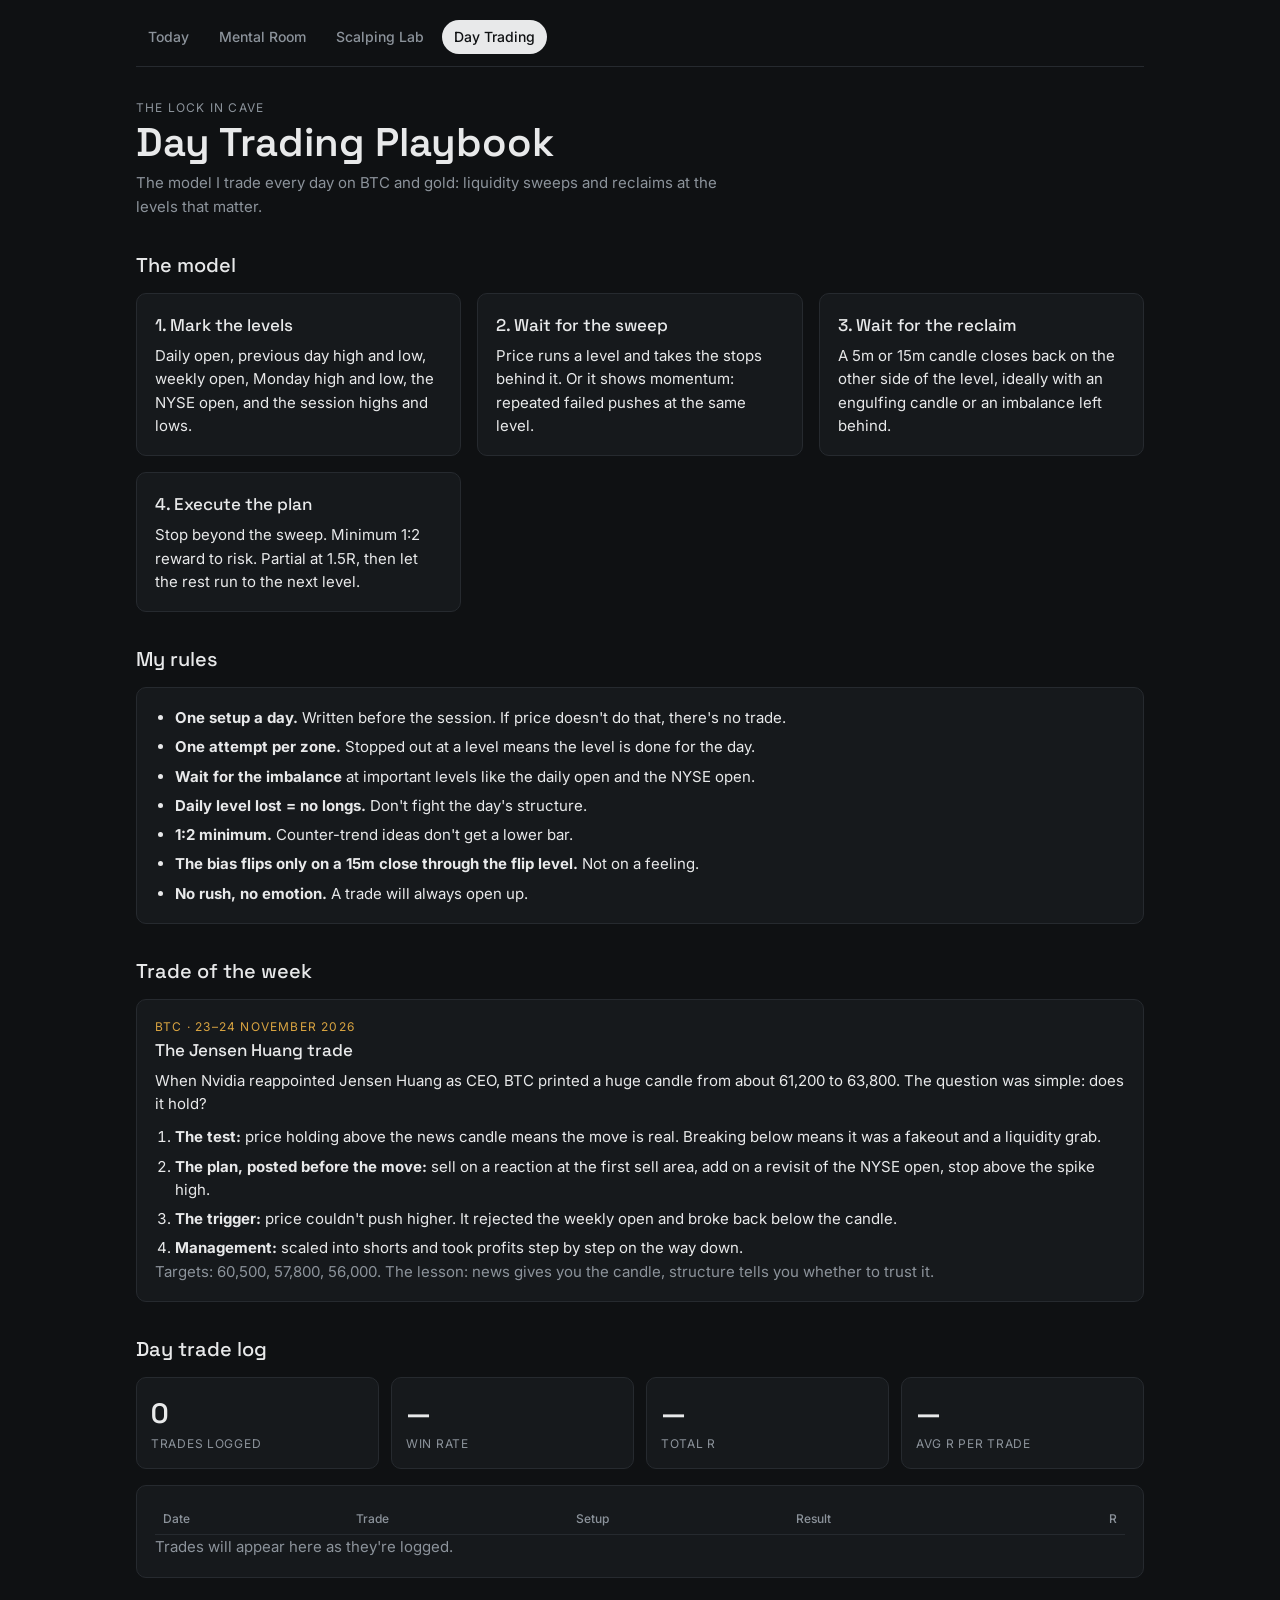
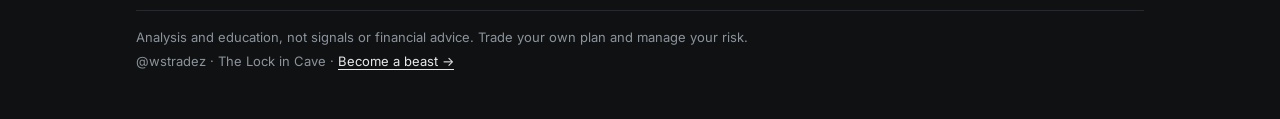
==== day-trading.html @ d653d4d0 "Add Mental Room, Scalping Lab, Day Trading pages and site menu Co-Authored-By: Claude Opus 5.5 <nore" ====
<!doctype html>
<html lang="en">
<head>
<meta charset="utf-8">
<meta name="viewport" content="width=device-width, initial-scale=1">
<title>Day Trading · The Lock in Cave</title>
<link rel="preconnect" href="https://fonts.googleapis.com">
<link href="https://fonts.googleapis.com/css2?family=Inter:wght@400;500;600&family=Space+Grotesk:wght@500;600&display=swap" rel="stylesheet">
<link rel="stylesheet" href="assets/site.css">
</head><body><div class="wrap">
<nav class="nav" aria-label="Sections"><a href="index.html">Today</a><a href="mental.html">Mental Room</a><a href="scalping.html">Scalping Lab</a><a href="day-trading.html" aria-current="page">Day Trading</a></nav>
  <header>
    <div class="kicker">The Lock in Cave</div>
    <h1>Day Trading Playbook</h1>
    <p class="sub">The model I trade every day on BTC and gold: liquidity sweeps and reclaims at the levels that matter.</p>
  </header>

  <section>
    <h2>The model</h2>
    <div class="grid">
      <div class="card">
        <h3>1. Mark the levels</h3>
        <p>Daily open, previous day high and low, weekly open, Monday high and low, the NYSE open, and the session highs and lows.</p>
      </div>
      <div class="card">
        <h3>2. Wait for the sweep</h3>
        <p>Price runs a level and takes the stops behind it. Or it shows momentum: repeated failed pushes at the same level.</p>
      </div>
      <div class="card">
        <h3>3. Wait for the reclaim</h3>
        <p>A 5m or 15m candle closes back on the other side of the level, ideally with an engulfing candle or an imbalance left behind.</p>
      </div>
      <div class="card">
        <h3>4. Execute the plan</h3>
        <p>Stop beyond the sweep. Minimum 1:2 reward to risk. Partial at 1.5R, then let the rest run to the next level.</p>
      </div>
    </div>
  </section>

  <section>
    <h2>My rules</h2>
    <div class="card">
      <ul class="list">
        <li><b>One setup a day.</b> Written before the session. If price doesn't do that, there's no trade.</li>
        <li><b>One attempt per zone.</b> Stopped out at a level means the level is done for the day.</li>
        <li><b>Wait for the imbalance</b> at important levels like the daily open and the NYSE open.</li>
        <li><b>Daily level lost = no longs.</b> Don't fight the day's structure.</li>
        <li><b>1:2 minimum.</b> Counter-trend ideas don't get a lower bar.</li>
        <li><b>The bias flips only on a 15m close through the flip level.</b> Not on a feeling.</li>
        <li><b>No rush, no emotion.</b> A trade will always open up.</li>
      </ul>
    </div>
  </section>

  <section>
    <h2>Trade of the week</h2>
    <div class="card">
      <div class="kicker" style="color:var(--warn)">BTC · 23–24 November 2026</div>
      <h3>The Jensen Huang trade</h3>
      <p>When Nvidia reappointed Jensen Huang as CEO, BTC printed a huge candle from about 61,200 to 63,800. The question was simple: does it hold?</p>
      <ol class="steps">
        <li><b>The test:</b> price holding above the news candle means the move is real. Breaking below means it was a fakeout and a liquidity grab.</li>
        <li><b>The plan, posted before the move:</b> sell on a reaction at the first sell area, add on a revisit of the NYSE open, stop above the spike high.</li>
        <li><b>The trigger:</b> price couldn't push higher. It rejected the weekly open and broke back below the candle.</li>
        <li><b>Management:</b> scaled into shorts and took profits step by step on the way down.</li>
      </ol>
      <p class="muted">Targets: 60,500, 57,800, 56,000. The lesson: news gives you the candle, structure tells you whether to trust it.</p>
    </div>
  </section>

  <section>
    <h2>Day trade log</h2>
    <div class="stats" id="stats" style="margin-bottom:16px"></div>
    <div class="card scroll">
      <table>
        <thead><tr><th>Date</th><th>Trade</th><th>Setup</th><th>Result</th><th class="num">R</th></tr></thead>
        <tbody id="log"></tbody>
      </table>
      <p class="muted" id="log-empty" hidden>Trades will appear here as they're logged.</p>
    </div>
  </section>

  <footer>
    <p>Analysis and education, not signals or financial advice. Trade your own plan and manage your risk.</p>
    <p>@wstradez · The Lock in Cave · <a href="https://t.me/beasttrader03" target="_blank" rel="noopener">Become a beast →</a></p>
  </footer>
</div><script src="assets/trades.js"></script><script>renderTrades("day");</script></body></html>
---- assets/site.css ----
:root{--bg:#0f1113;--panel:#16191c;--line:#262a2f;--fg:#e8e9ea;--muted:#8c939b;--up:#26a69a;--down:#ef5350;--warn:#d9a441;--display:"Space Grotesk",system-ui,sans-serif;--body:"Inter",system-ui,sans-serif}
*{box-sizing:border-box}
body{margin:0;background:var(--bg);color:var(--fg);font:15px/1.55 var(--body)}
.wrap{max-width:1040px;margin:0 auto;padding:20px max(16px,env(safe-area-inset-left)) 48px max(16px,env(safe-area-inset-right));display:grid;gap:32px}
.nav{display:flex;gap:6px;flex-wrap:wrap;border-bottom:1px solid var(--line);padding-bottom:12px}
.nav a{color:var(--muted);text-decoration:none;font-size:14px;font-weight:500;padding:6px 12px;border-radius:999px}
.nav a:hover{color:var(--fg)}
.nav a[aria-current="page"]{color:var(--bg);background:var(--fg)}
.kicker{font-size:12px;letter-spacing:.1em;text-transform:uppercase;color:var(--muted)}
h1{font-family:var(--display);font-weight:600;font-size:clamp(28px,5vw,40px);margin:4px 0 0;line-height:1.1}
h2{font-family:var(--display);font-weight:500;font-size:20px;margin:0 0 12px}
h3{font-family:var(--display);font-weight:500;font-size:17px;margin:0 0 6px}
.sub{color:var(--muted);margin:6px 0 0;max-width:65ch}
.note{color:var(--muted);font-size:13px;margin:-6px 0 12px;max-width:65ch}
.grid{display:grid;gap:16px;grid-template-columns:repeat(auto-fit,minmax(280px,1fr))}
.card{background:var(--panel);border:1px solid var(--line);border-radius:10px;padding:18px;min-width:0}
.card p{margin:0 0 10px}.card p:last-child{margin-bottom:0}
.muted{color:var(--muted)}
a{color:var(--fg);text-underline-offset:3px}
.tg{display:inline-block;margin-top:14px;padding:10px 20px;border-radius:999px;background:#229ED9;color:#fff;text-decoration:none;font-weight:600;font-size:14px}
table{width:100%;border-collapse:collapse;font-variant-numeric:tabular-nums}
th{text-align:left;font-size:12px;font-weight:500;color:var(--muted);padding:6px 8px;border-bottom:1px solid var(--line);white-space:nowrap}
td{padding:10px 8px;border-bottom:1px solid var(--line);vertical-align:top}
tr:last-child td{border-bottom:0}
.num{text-align:right;white-space:nowrap}
.scroll{overflow-x:auto}
.up{color:var(--up)}.down{color:var(--down)}.warn{color:var(--warn)}
ol.steps,ul.list{margin:0;padding-left:20px;display:grid;gap:6px}
.stats{display:grid;gap:12px;grid-template-columns:repeat(auto-fit,minmax(140px,1fr))}
.stat{background:var(--panel);border:1px solid var(--line);border-radius:10px;padding:14px}
.stat .v{font-family:var(--display);font-size:28px;font-weight:600;font-variant-numeric:tabular-nums}
.stat .l{font-size:12px;color:var(--muted);text-transform:uppercase;letter-spacing:.06em}
button{font:inherit;cursor:pointer}
.btn{background:var(--fg);color:var(--bg);border:0;border-radius:999px;padding:10px 18px;font-weight:600}
.btn.ghost{background:transparent;color:var(--fg);border:1px solid var(--line)}
.btn:focus-visible,.nav a:focus-visible{outline:2px solid var(--warn);outline-offset:2px}
footer{border-top:1px solid var(--line);padding-top:16px;color:var(--muted);font-size:13px;display:grid;gap:4px}
footer p{margin:0}
[hidden]{display:none!important}
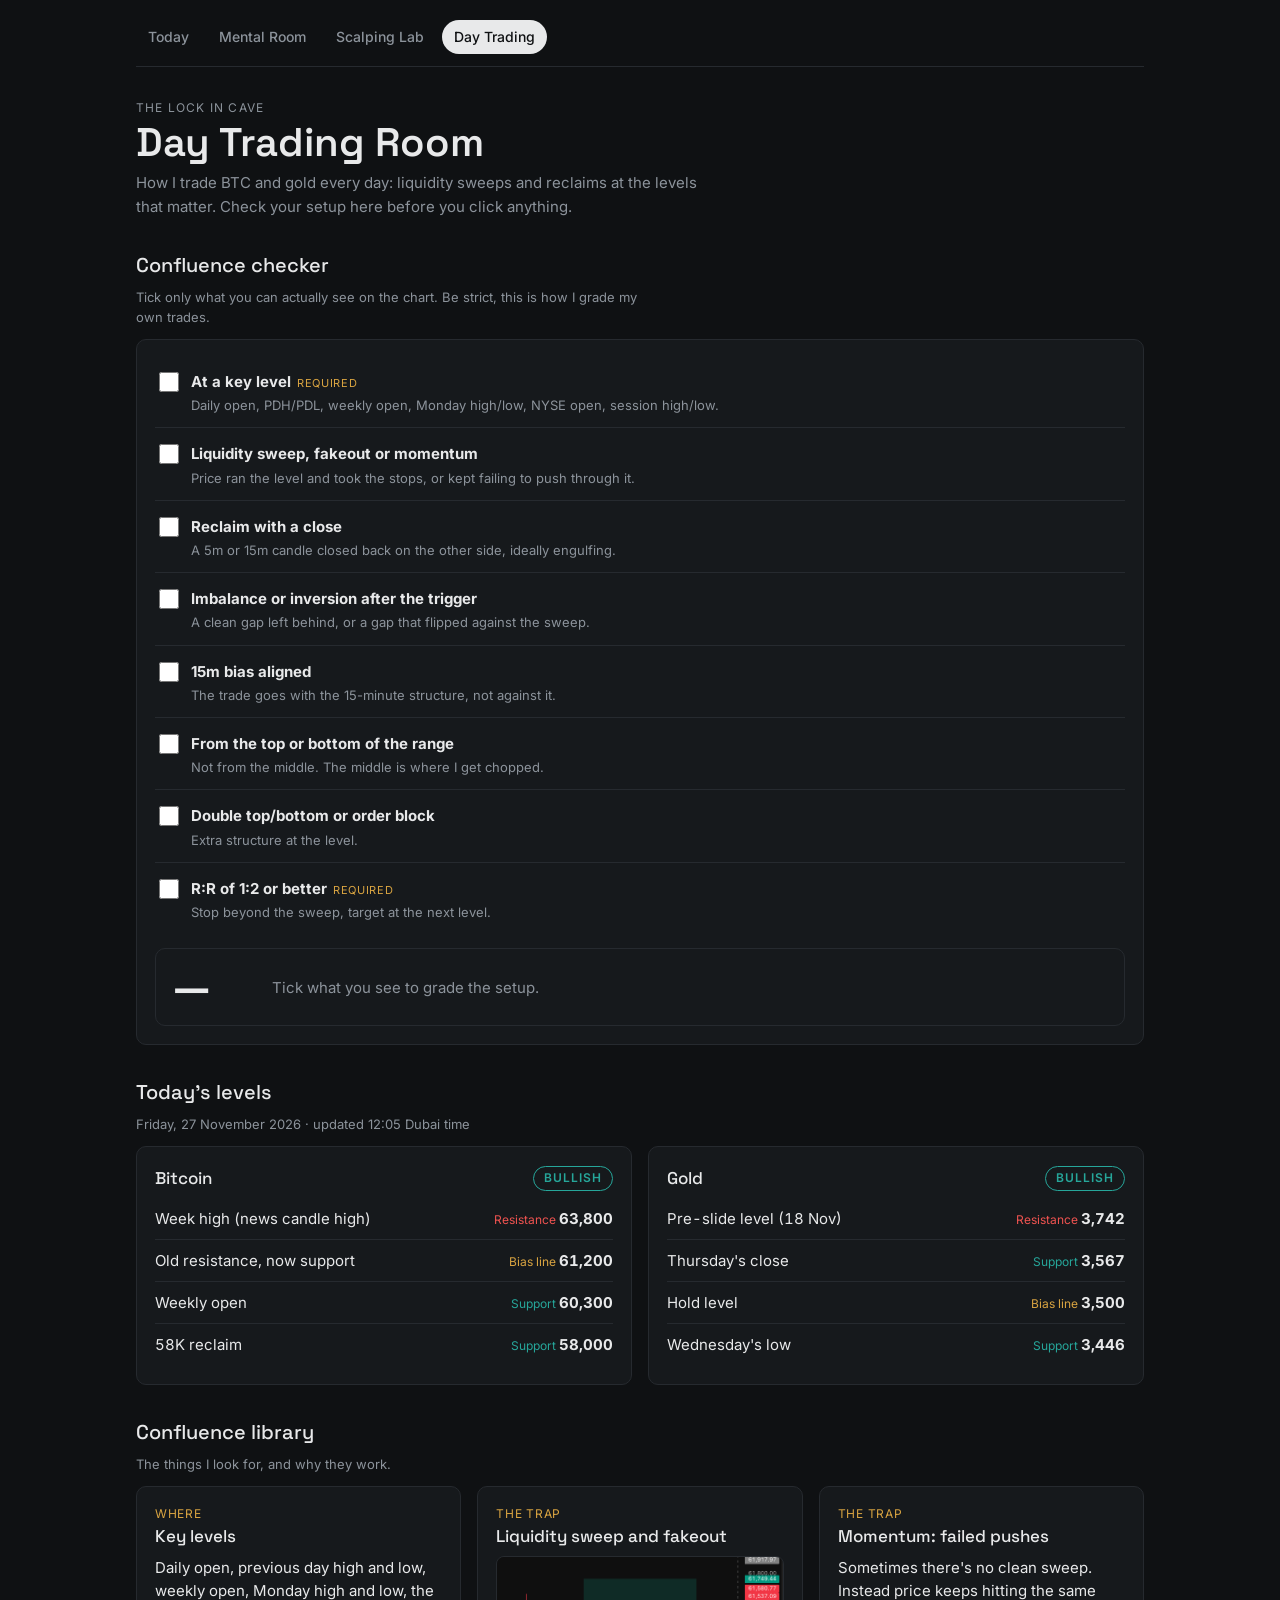
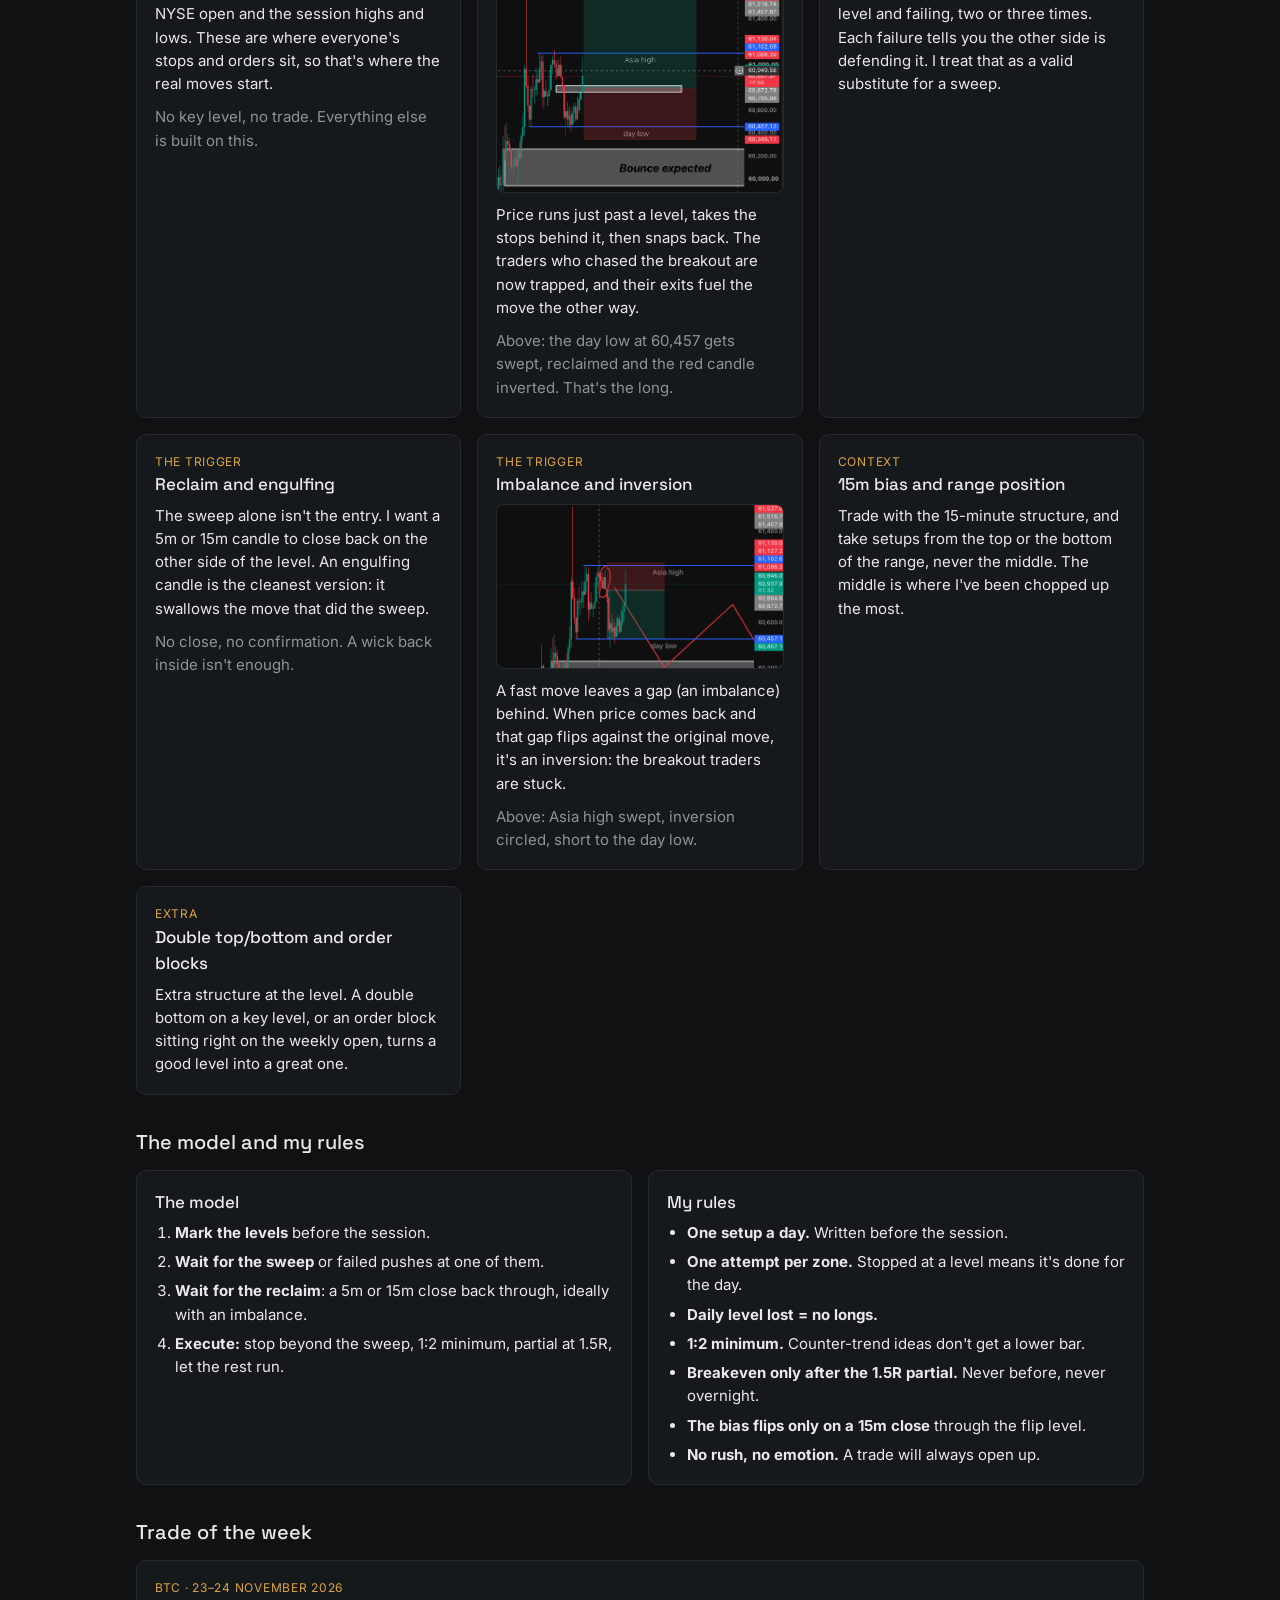
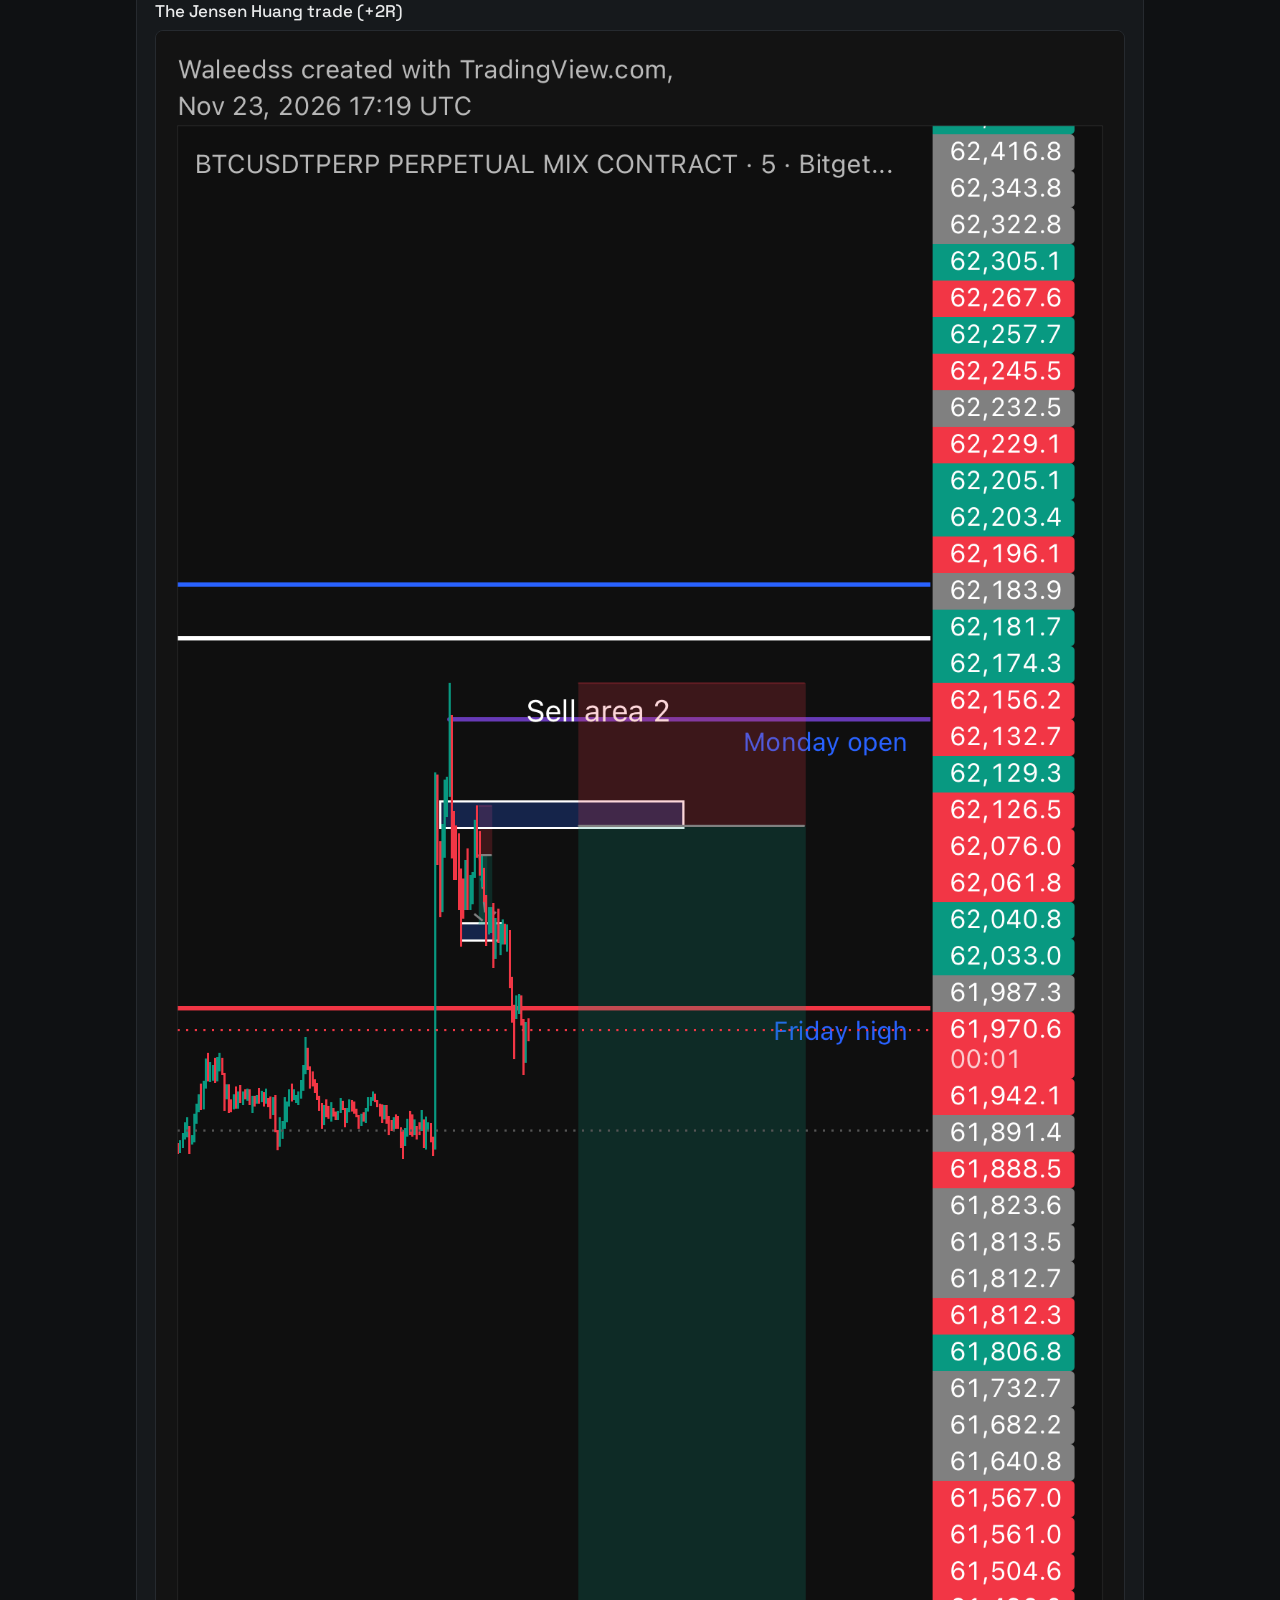
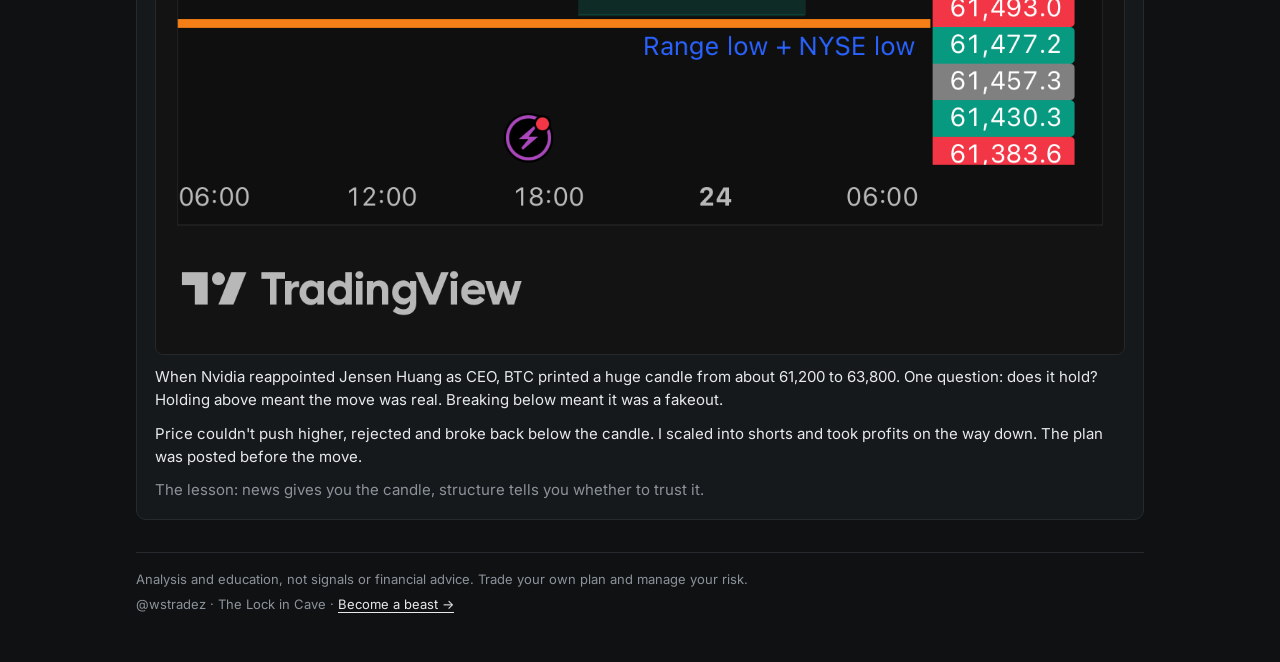
==== commit e1443949: "Day Trading Room: confluence checker, library, today's levels, rules; shared daily data Co-Authored-" ====
--- a/day-trading.html
+++ b/day-trading.html
@@ -7,76 +7,141 @@
 <link rel="preconnect" href="https://fonts.googleapis.com">
 <link href="https://fonts.googleapis.com/css2?family=Inter:wght@400;500;600&family=Space+Grotesk:wght@500;600&display=swap" rel="stylesheet">
 <link rel="stylesheet" href="assets/site.css">
-</head><body><div class="wrap">
-<nav class="nav" aria-label="Sections"><a href="index.html">Today</a><a href="mental.html">Mental Room</a><a href="scalping.html">Scalping Lab</a><a href="day-trading.html" aria-current="page">Day Trading</a></nav>
+<style>
+  .check{display:grid;gap:2px}
+  .check label{display:flex;gap:12px;align-items:flex-start;padding:12px 4px;border-bottom:1px solid var(--line);cursor:pointer}
+  .check label:last-child{border-bottom:0}
+  .check input{width:20px;height:20px;margin:2px 0 0;accent-color:var(--up);flex:none}
+  .check small{display:block;color:var(--muted);font-size:13px;margin-top:2px}
+  .req{font-size:11px;letter-spacing:.06em;text-transform:uppercase;color:var(--warn);margin-left:6px}
+  .grade{display:flex;align-items:center;gap:16px;flex-wrap:wrap;margin-top:14px;padding:16px;border:1px solid var(--line);border-radius:10px}
+  .grade .g{font-family:var(--display);font-size:44px;font-weight:600;line-height:1;min-width:84px}
+  .g-ap{color:var(--up)} .g-a{color:var(--up)} .g-b{color:var(--warn)} .g-skip{color:var(--down)}
+  .lib img{width:100%;border-radius:8px;border:1px solid var(--line);margin:4px 0 10px;display:block}
+  .lib .tag{font-size:12px;letter-spacing:.06em;text-transform:uppercase;color:var(--warn)}
+  .lv-row{display:flex;justify-content:space-between;gap:12px;padding:9px 0;border-bottom:1px solid var(--line);font-variant-numeric:tabular-nums}
+  .lv-row:last-child{border-bottom:0}
+  .r-res{color:var(--down)} .r-sup{color:var(--up)} .r-bias{color:var(--warn)} .r-tgt{color:var(--muted)}
+  .pill{font-size:12px;font-weight:600;letter-spacing:.08em;text-transform:uppercase;padding:2px 10px;border-radius:999px;border:1px solid currentColor}
+</style>
+</head>
+<body>
+<div class="wrap">
+  <nav class="nav" aria-label="Sections"><a href="index.html">Today</a><a href="mental.html">Mental Room</a><a href="scalping.html">Scalping Lab</a><a href="day-trading.html" aria-current="page">Day Trading</a></nav>
   <header>
     <div class="kicker">The Lock in Cave</div>
-    <h1>Day Trading Playbook</h1>
-    <p class="sub">The model I trade every day on BTC and gold: liquidity sweeps and reclaims at the levels that matter.</p>
+    <h1>Day Trading Room</h1>
+    <p class="sub">How I trade BTC and gold every day: liquidity sweeps and reclaims at the levels that matter. Check your setup here before you click anything.</p>
   </header>
 
-  <section>
-    <h2>The model</h2>
+  <section id="checker">
+    <h2>Confluence checker</h2>
+    <p class="note">Tick only what you can actually see on the chart. Be strict, this is how I grade my own trades.</p>
+    <div class="card">
+      <div class="check" id="check">
+        <label><input type="checkbox" data-k="level" data-req="1"><span><b>At a key level</b><span class="req">Required</span><small>Daily open, PDH/PDL, weekly open, Monday high/low, NYSE open, session high/low.</small></span></label>
+        <label><input type="checkbox" data-k="sweep"><span><b>Liquidity sweep, fakeout or momentum</b><small>Price ran the level and took the stops, or kept failing to push through it.</small></span></label>
+        <label><input type="checkbox" data-k="reclaim"><span><b>Reclaim with a close</b><small>A 5m or 15m candle closed back on the other side, ideally engulfing.</small></span></label>
+        <label><input type="checkbox" data-k="imb"><span><b>Imbalance or inversion after the trigger</b><small>A clean gap left behind, or a gap that flipped against the sweep.</small></span></label>
+        <label><input type="checkbox" data-k="bias"><span><b>15m bias aligned</b><small>The trade goes with the 15-minute structure, not against it.</small></span></label>
+        <label><input type="checkbox" data-k="edge"><span><b>From the top or bottom of the range</b><small>Not from the middle. The middle is where I get chopped.</small></span></label>
+        <label><input type="checkbox" data-k="pattern"><span><b>Double top/bottom or order block</b><small>Extra structure at the level.</small></span></label>
+        <label><input type="checkbox" data-k="rr" data-req="1"><span><b>R:R of 1:2 or better</b><span class="req">Required</span><small>Stop beyond the sweep, target at the next level.</small></span></label>
+      </div>
+      <div class="grade"><div class="g" id="grade">—</div><div id="grade-msg" class="muted">Tick what you see to grade the setup.</div></div>
+    </div>
+  </section>
+
+  <section id="levels">
+    <h2>Today's levels</h2>
+    <p class="note" id="lv-date"></p>
+    <div class="grid" id="lv"></div>
+  </section>
+
+  <section id="library">
+    <h2>Confluence library</h2>
+    <p class="note">The things I look for, and why they work.</p>
+    <div class="grid lib">
+      <article class="card">
+        <div class="tag">Where</div>
+        <h3>Key levels</h3>
+        <p>Daily open, previous day high and low, weekly open, Monday high and low, the NYSE open and the session highs and lows. These are where everyone's stops and orders sit, so that's where the real moves start.</p>
+        <p class="muted">No key level, no trade. Everything else is built on this.</p>
+      </article>
+      <article class="card">
+        <div class="tag">The trap</div>
+        <h3>Liquidity sweep and fakeout</h3>
+        <img src="assets/library/day-low-sweep-inversion.png" alt="BTC 5-minute chart: price sweeps the day low at 60,457, reclaims it and inverts the red candle above, with a long position drawn to the resistance area" loading="lazy">
+        <p>Price runs just past a level, takes the stops behind it, then snaps back. The traders who chased the breakout are now trapped, and their exits fuel the move the other way.</p>
+        <p class="muted">Above: the day low at 60,457 gets swept, reclaimed and the red candle inverted. That's the long.</p>
+      </article>
+      <article class="card">
+        <div class="tag">The trap</div>
+        <h3>Momentum: failed pushes</h3>
+        <p>Sometimes there's no clean sweep. Instead price keeps hitting the same level and failing, two or three times. Each failure tells you the other side is defending it. I treat that as a valid substitute for a sweep.</p>
+      </article>
+      <article class="card">
+        <div class="tag">The trigger</div>
+        <h3>Reclaim and engulfing</h3>
+        <p>The sweep alone isn't the entry. I want a 5m or 15m candle to close back on the other side of the level. An engulfing candle is the cleanest version: it swallows the move that did the sweep.</p>
+        <p class="muted">No close, no confirmation. A wick back inside isn't enough.</p>
+      </article>
+      <article class="card">
+        <div class="tag">The trigger</div>
+        <h3>Imbalance and inversion</h3>
+        <img src="assets/trades/2026-11-26-btc-short-asia-sweep.png" alt="BTC 1-minute chart: price sweeps the Asia high at 61,102, the inversion candles are circled, and a short runs to the day low" loading="lazy">
+        <p>A fast move leaves a gap (an imbalance) behind. When price comes back and that gap flips against the original move, it's an inversion: the breakout traders are stuck.</p>
+        <p class="muted">Above: Asia high swept, inversion circled, short to the day low.</p>
+      </article>
+      <article class="card">
+        <div class="tag">Context</div>
+        <h3>15m bias and range position</h3>
+        <p>Trade with the 15-minute structure, and take setups from the top or the bottom of the range, never the middle. The middle is where I've been chopped up the most.</p>
+      </article>
+      <article class="card">
+        <div class="tag">Extra</div>
+        <h3>Double top/bottom and order blocks</h3>
+        <p>Extra structure at the level. A double bottom on a key level, or an order block sitting right on the weekly open, turns a good level into a great one.</p>
+      </article>
+    </div>
+  </section>
+
+  <section id="model">
+    <h2>The model and my rules</h2>
     <div class="grid">
       <div class="card">
-        <h3>1. Mark the levels</h3>
-        <p>Daily open, previous day high and low, weekly open, Monday high and low, the NYSE open, and the session highs and lows.</p>
+        <h3>The model</h3>
+        <ol class="steps">
+          <li><b>Mark the levels</b> before the session.</li>
+          <li><b>Wait for the sweep</b> or failed pushes at one of them.</li>
+          <li><b>Wait for the reclaim</b>: a 5m or 15m close back through, ideally with an imbalance.</li>
+          <li><b>Execute:</b> stop beyond the sweep, 1:2 minimum, partial at 1.5R, let the rest run.</li>
+        </ol>
       </div>
       <div class="card">
-        <h3>2. Wait for the sweep</h3>
-        <p>Price runs a level and takes the stops behind it. Or it shows momentum: repeated failed pushes at the same level.</p>
-      </div>
-      <div class="card">
-        <h3>3. Wait for the reclaim</h3>
-        <p>A 5m or 15m candle closes back on the other side of the level, ideally with an engulfing candle or an imbalance left behind.</p>
-      </div>
-      <div class="card">
-        <h3>4. Execute the plan</h3>
-        <p>Stop beyond the sweep. Minimum 1:2 reward to risk. Partial at 1.5R, then let the rest run to the next level.</p>
+        <h3>My rules</h3>
+        <ul class="list">
+          <li><b>One setup a day.</b> Written before the session.</li>
+          <li><b>One attempt per zone.</b> Stopped at a level means it's done for the day.</li>
+          <li><b>Daily level lost = no longs.</b></li>
+          <li><b>1:2 minimum.</b> Counter-trend ideas don't get a lower bar.</li>
+          <li><b>Breakeven only after the 1.5R partial.</b> Never before, never overnight.</li>
+          <li><b>The bias flips only on a 15m close</b> through the flip level.</li>
+          <li><b>No rush, no emotion.</b> A trade will always open up.</li>
+        </ul>
       </div>
     </div>
   </section>
 
-  <section>
-    <h2>My rules</h2>
-    <div class="card">
-      <ul class="list">
-        <li><b>One setup a day.</b> Written before the session. If price doesn't do that, there's no trade.</li>
-        <li><b>One attempt per zone.</b> Stopped out at a level means the level is done for the day.</li>
-        <li><b>Wait for the imbalance</b> at important levels like the daily open and the NYSE open.</li>
-        <li><b>Daily level lost = no longs.</b> Don't fight the day's structure.</li>
-        <li><b>1:2 minimum.</b> Counter-trend ideas don't get a lower bar.</li>
-        <li><b>The bias flips only on a 15m close through the flip level.</b> Not on a feeling.</li>
-        <li><b>No rush, no emotion.</b> A trade will always open up.</li>
-      </ul>
-    </div>
-  </section>
-
-  <section>
+  <section id="trade-of-the-week">
     <h2>Trade of the week</h2>
-    <div class="card">
-      <div class="kicker" style="color:var(--warn)">BTC · 23–24 November 2026</div>
-      <h3>The Jensen Huang trade</h3>
-      <p>When Nvidia reappointed Jensen Huang as CEO, BTC printed a huge candle from about 61,200 to 63,800. The question was simple: does it hold?</p>
-      <ol class="steps">
-        <li><b>The test:</b> price holding above the news candle means the move is real. Breaking below means it was a fakeout and a liquidity grab.</li>
-        <li><b>The plan, posted before the move:</b> sell on a reaction at the first sell area, add on a revisit of the NYSE open, stop above the spike high.</li>
-        <li><b>The trigger:</b> price couldn't push higher. It rejected the weekly open and broke back below the candle.</li>
-        <li><b>Management:</b> scaled into shorts and took profits step by step on the way down.</li>
-      </ol>
-      <p class="muted">Targets: 60,500, 57,800, 56,000. The lesson: news gives you the candle, structure tells you whether to trust it.</p>
-    </div>
-  </section>
-
-  <section>
-    <h2>Day trade log</h2>
-    <div class="stats" id="stats" style="margin-bottom:16px"></div>
-    <div class="card scroll">
-      <table>
-        <thead><tr><th>Date</th><th>Trade</th><th>Setup</th><th>Result</th><th class="num">R</th></tr></thead>
-        <tbody id="log"></tbody>
-      </table>
-      <p class="muted" id="log-empty" hidden>Trades will appear here as they're logged.</p>
+    <div class="card lib">
+      <div class="tag">BTC · 23–24 November 2026</div>
+      <h3>The Jensen Huang trade (+2R)</h3>
+      <img src="assets/library/jensen-trade.png" alt="BTC 5-minute chart with the Jensen Huang news candle, Monday open and Friday high marked, and the short drawn from sell area 2 down to the range low" loading="lazy">
+      <p>When Nvidia reappointed Jensen Huang as CEO, BTC printed a huge candle from about 61,200 to 63,800. One question: does it hold? Holding above meant the move was real. Breaking below meant it was a fakeout.</p>
+      <p>Price couldn't push higher, rejected and broke back below the candle. I scaled into shorts and took profits on the way down. The plan was posted before the move.</p>
+      <p class="muted">The lesson: news gives you the candle, structure tells you whether to trust it.</p>
     </div>
   </section>
 
@@ -84,4 +149,51 @@
     <p>Analysis and education, not signals or financial advice. Trade your own plan and manage your risk.</p>
     <p>@wstradez · The Lock in Cave · <a href="https://t.me/beasttrader03" target="_blank" rel="noopener">Become a beast →</a></p>
   </footer>
-</div><script src="assets/trades.js"></script><script>renderTrades("day");</script></body></html>
+</div>
+<script src="data/daily.js"></script>
+<script>
+(function(){
+  // Confluence checker
+  const boxes = [...document.querySelectorAll('#check input')], g = document.getElementById('grade'), m = document.getElementById('grade-msg');
+  const grade = () => {
+    const on = k => boxes.find(b => b.dataset.k === k).checked;
+    const extras = boxes.filter(b => !b.dataset.req && b.checked).length;
+    if (!boxes.some(b => b.checked)) { g.textContent = '—'; g.className = 'g'; m.textContent = 'Tick what you see to grade the setup.'; return; }
+    if (!on('level')) { g.textContent = 'SKIP'; g.className = 'g g-skip'; m.textContent = "No key level, no trade. Wait for price to come to one."; return; }
+    if (!on('rr')) { g.textContent = 'SKIP'; g.className = 'g g-skip'; m.textContent = "Under 1:2. Find a better entry or let it go."; return; }
+    if (extras >= 5) { g.textContent = 'A+'; g.className = 'g g-ap'; m.textContent = "This is the one. Full plan, stop set, and hands off."; }
+    else if (extras === 4) { g.textContent = 'A'; g.className = 'g g-a'; m.textContent = "Solid setup. Stick to the plan."; }
+    else if (extras === 3) { g.textContent = 'B'; g.className = 'g g-b'; m.textContent = "Tradeable, but not great. Half size, or wait for one more confirmation."; }
+    else { g.textContent = 'SKIP'; g.className = 'g g-skip'; m.textContent = "Not enough confluence. That's the trade I take when I'm rushing."; }
+  };
+  boxes.forEach(b => b.addEventListener('change', grade));
+
+  // Today's levels from the daily update
+  const D = window.DAILY || {}, lv = document.getElementById('lv');
+  document.getElementById('lv-date').textContent = D.date ? D.date + (D.updated ? ' · updated ' + D.updated : '') : '';
+  const fmt = n => Number(n).toLocaleString('en-US');
+  const roleCls = r => /^res/i.test(r) ? 'r-res' : /^sup/i.test(r) ? 'r-sup' : /^bias/i.test(r) ? 'r-bias' : 'r-tgt';
+  const biasCls = b => /^bull/i.test(b) ? 'up' : /^bear/i.test(b) ? 'down' : 'muted';
+  Object.entries(D.levels || {}).forEach(([asset, rows]) => {
+    const c = document.createElement('div'); c.className = 'card';
+    const top = document.createElement('div'); top.style.cssText = 'display:flex;justify-content:space-between;align-items:center;gap:8px;margin-bottom:6px';
+    const h = document.createElement('h3'); h.textContent = asset; h.style.margin = '0';
+    top.append(h);
+    const f = (D.focus || []).find(x => x.asset === asset);
+    if (f) { const p = document.createElement('span'); p.className = 'pill ' + biasCls(f.bias); p.textContent = f.bias; top.append(p); }
+    c.append(top);
+    rows.slice().sort((a, b) => b.price - a.price).forEach(r => {
+      const row = document.createElement('div'); row.className = 'lv-row';
+      const l = document.createElement('span'); l.textContent = r.level;
+      const right = document.createElement('span');
+      const role = document.createElement('span'); role.className = roleCls(r.role); role.style.fontSize = '12px'; role.textContent = r.role + '  ';
+      const pr = document.createElement('b'); pr.textContent = fmt(r.price);
+      right.append(role, pr); row.append(l, right); c.append(row);
+    });
+    lv.append(c);
+  });
+  if (!lv.children.length) { const p = document.createElement('p'); p.className = 'muted'; p.textContent = "Today's levels are coming shortly."; lv.append(p); }
+})();
+</script>
+</body>
+</html>
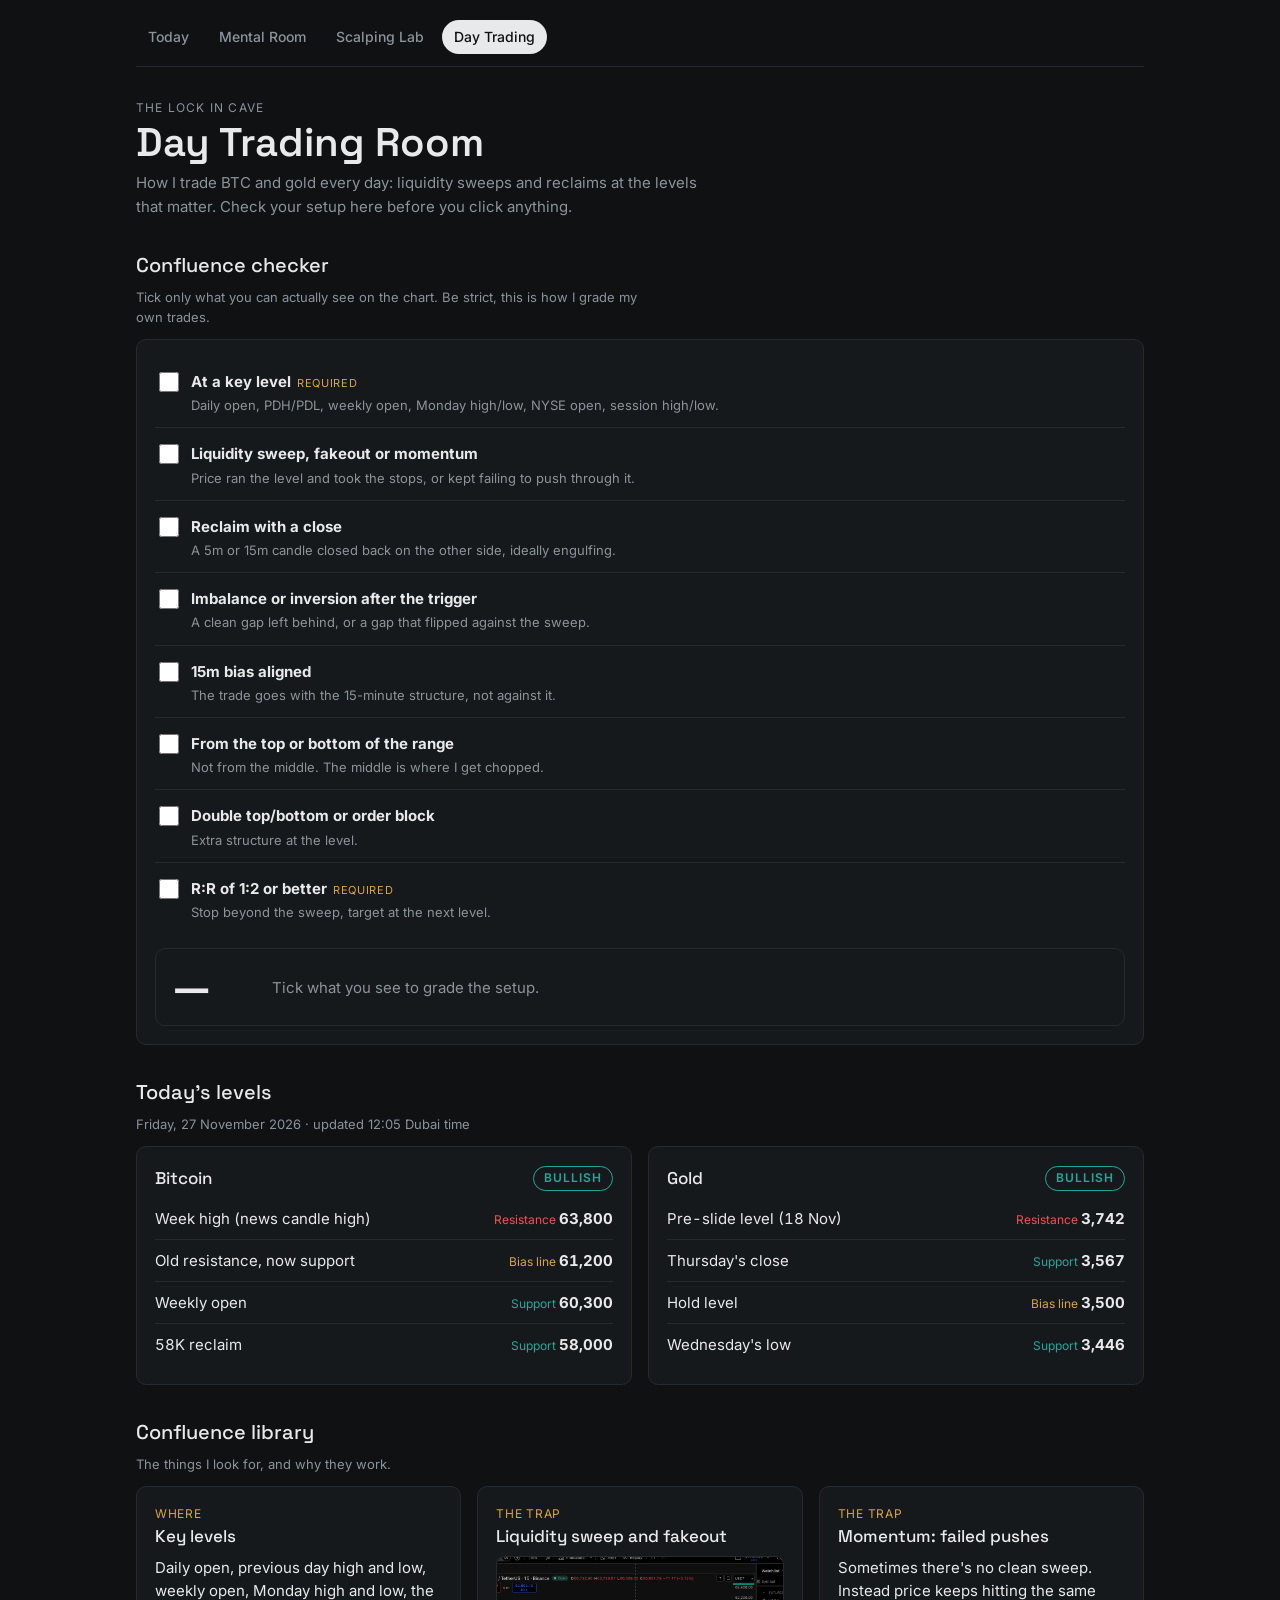
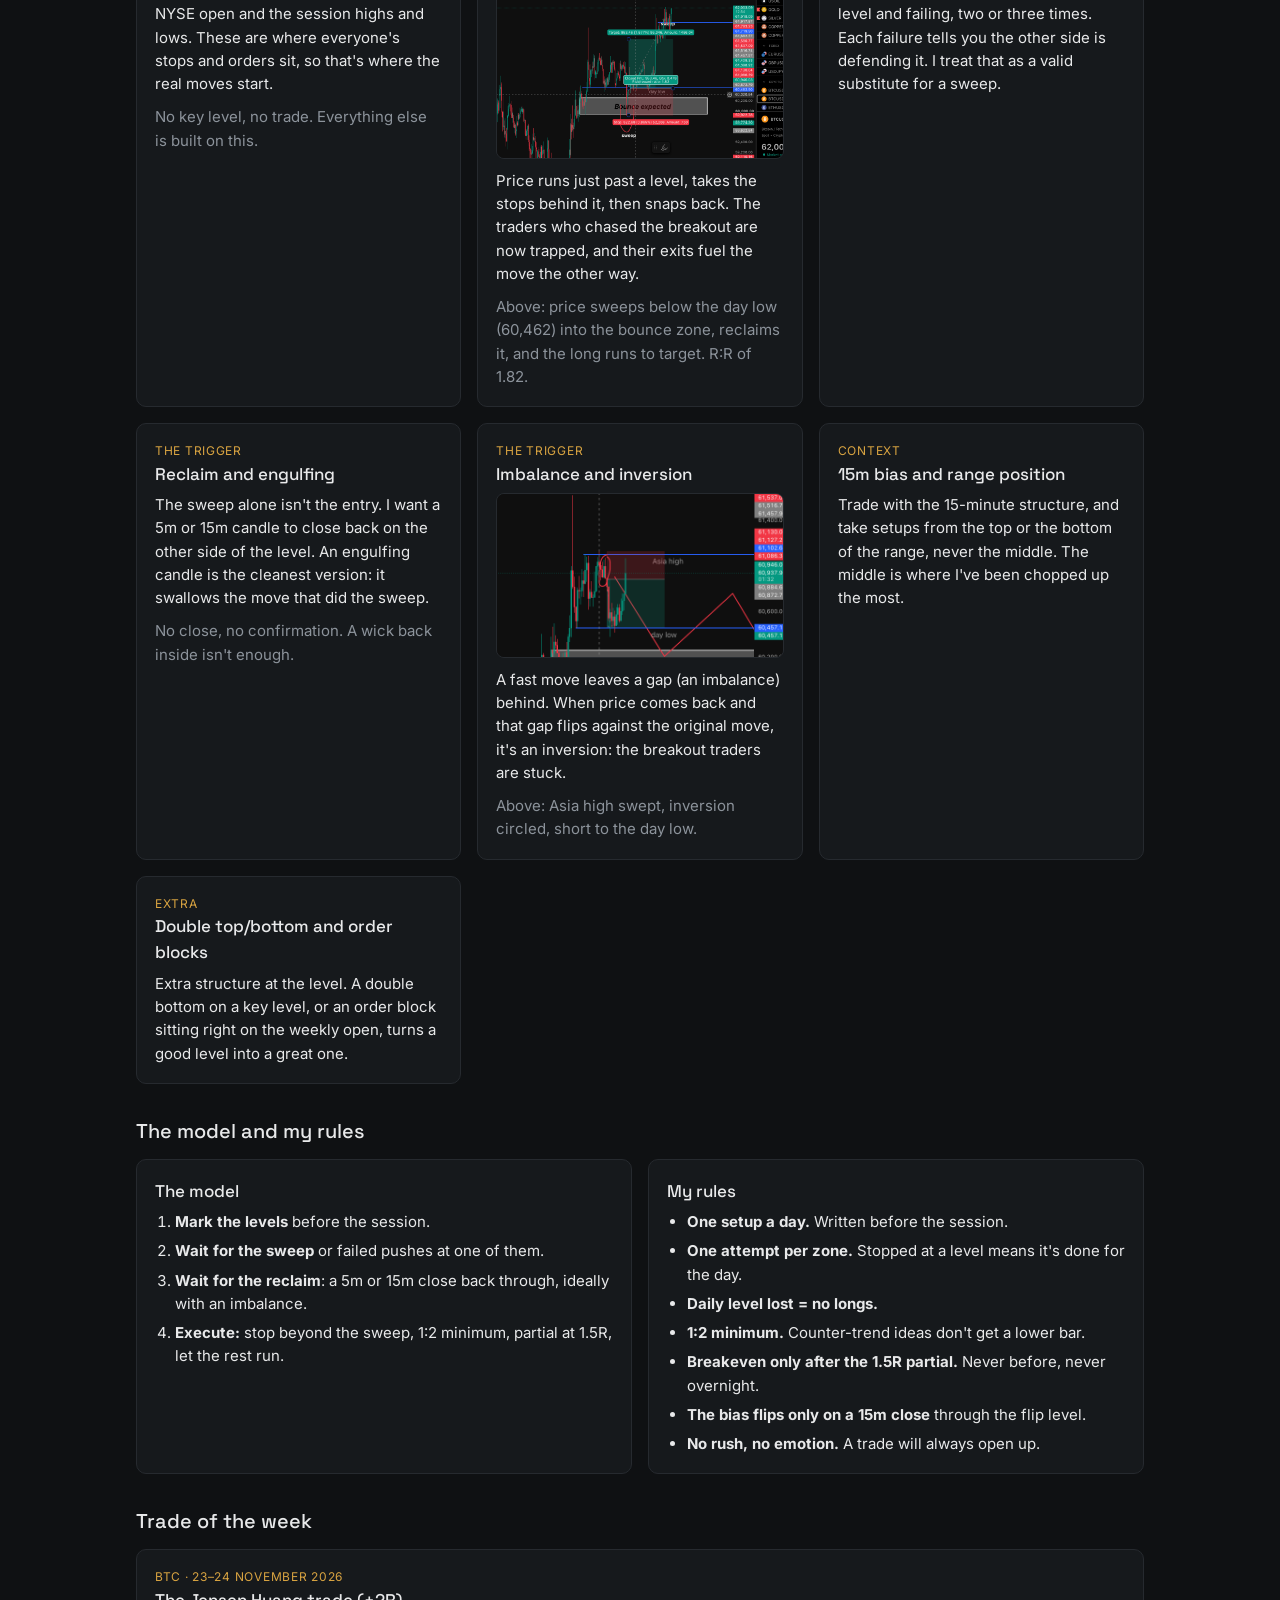
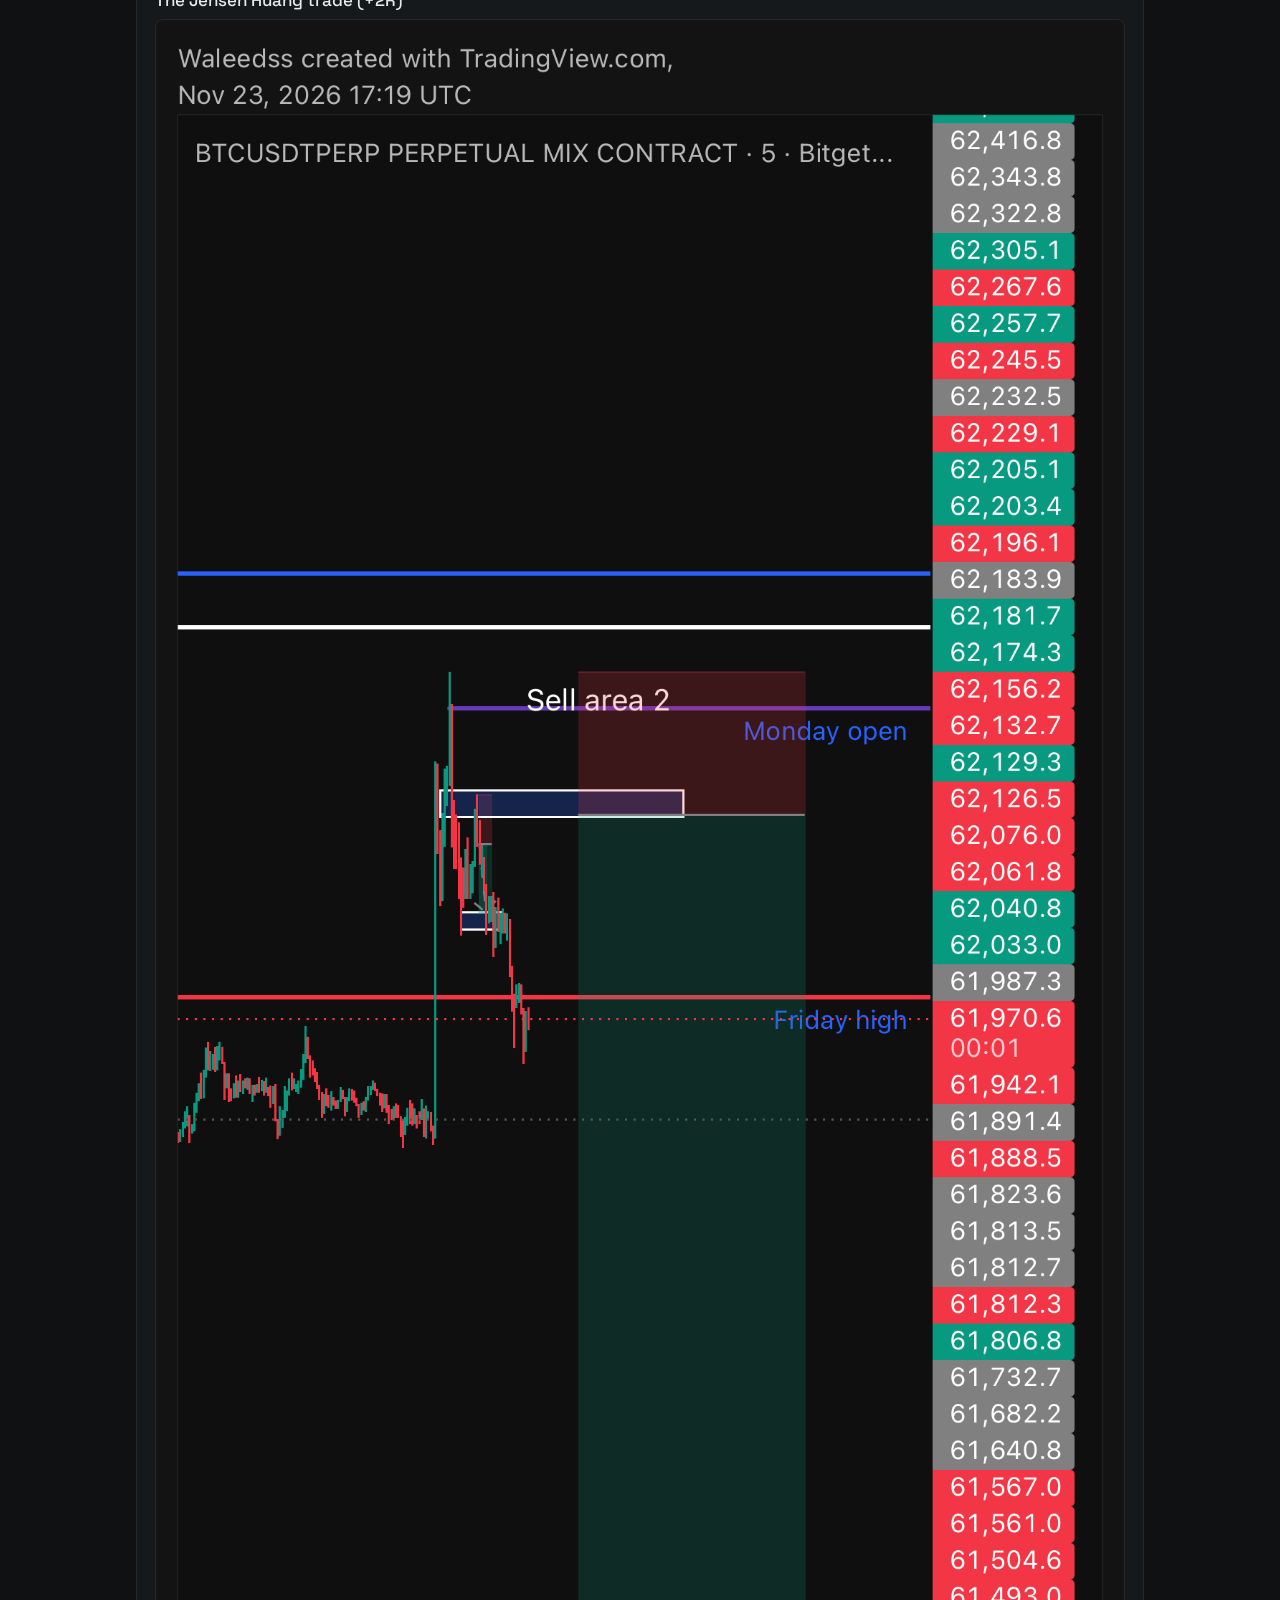
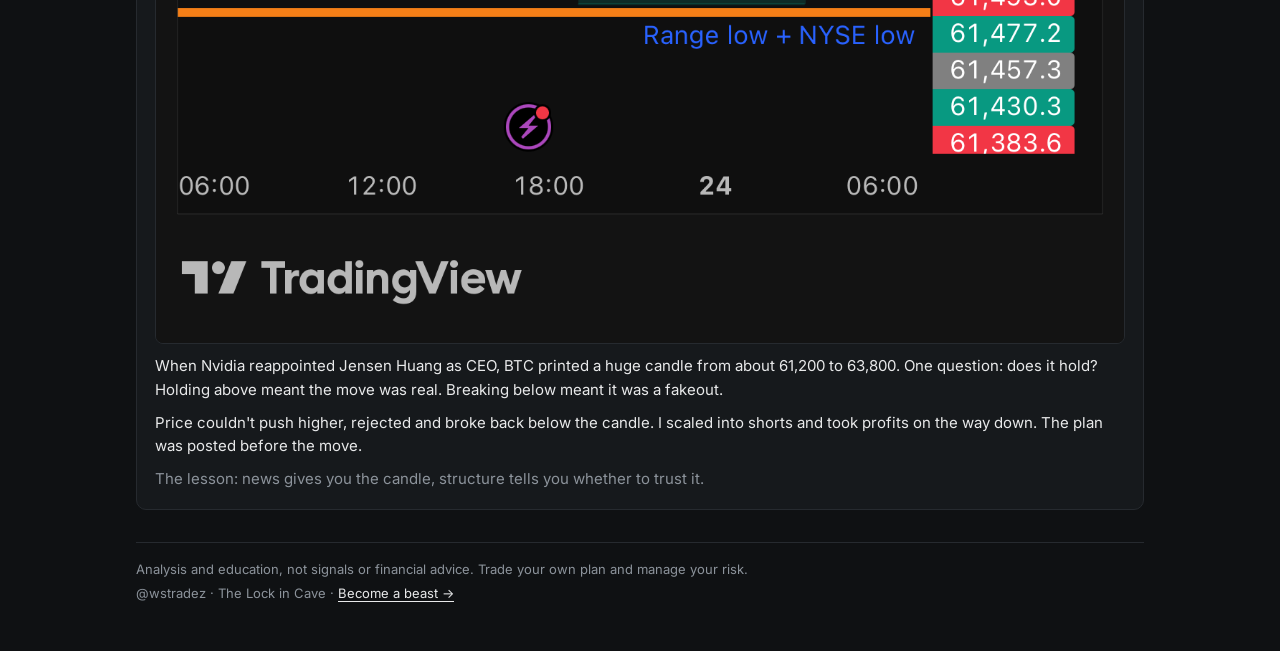
==== commit 482c1fa5: "Library: replace sweep example with 15m day-low sweep chart Co-Authored-By: Claude Opus 5.5 <noreply" ====
--- a/day-trading.html
+++ b/day-trading.html
@@ -71,9 +71,9 @@
       <article class="card">
         <div class="tag">The trap</div>
         <h3>Liquidity sweep and fakeout</h3>
-        <img src="assets/library/day-low-sweep-inversion.png" alt="BTC 5-minute chart: price sweeps the day low at 60,457, reclaims it and inverts the red candle above, with a long position drawn to the resistance area" loading="lazy">
+        <img src="assets/library/day-low-sweep-15m.png" alt="BTC 15-minute chart: price sweeps below the day low at 60,462 into the bounce zone near 60,000, reclaims the day low, and the long runs to target above 61,400" loading="lazy">
         <p>Price runs just past a level, takes the stops behind it, then snaps back. The traders who chased the breakout are now trapped, and their exits fuel the move the other way.</p>
-        <p class="muted">Above: the day low at 60,457 gets swept, reclaimed and the red candle inverted. That's the long.</p>
+        <p class="muted">Above: price sweeps below the day low (60,462) into the bounce zone, reclaims it, and the long runs to target. R:R of 1.82.</p>
       </article>
       <article class="card">
         <div class="tag">The trap</div>
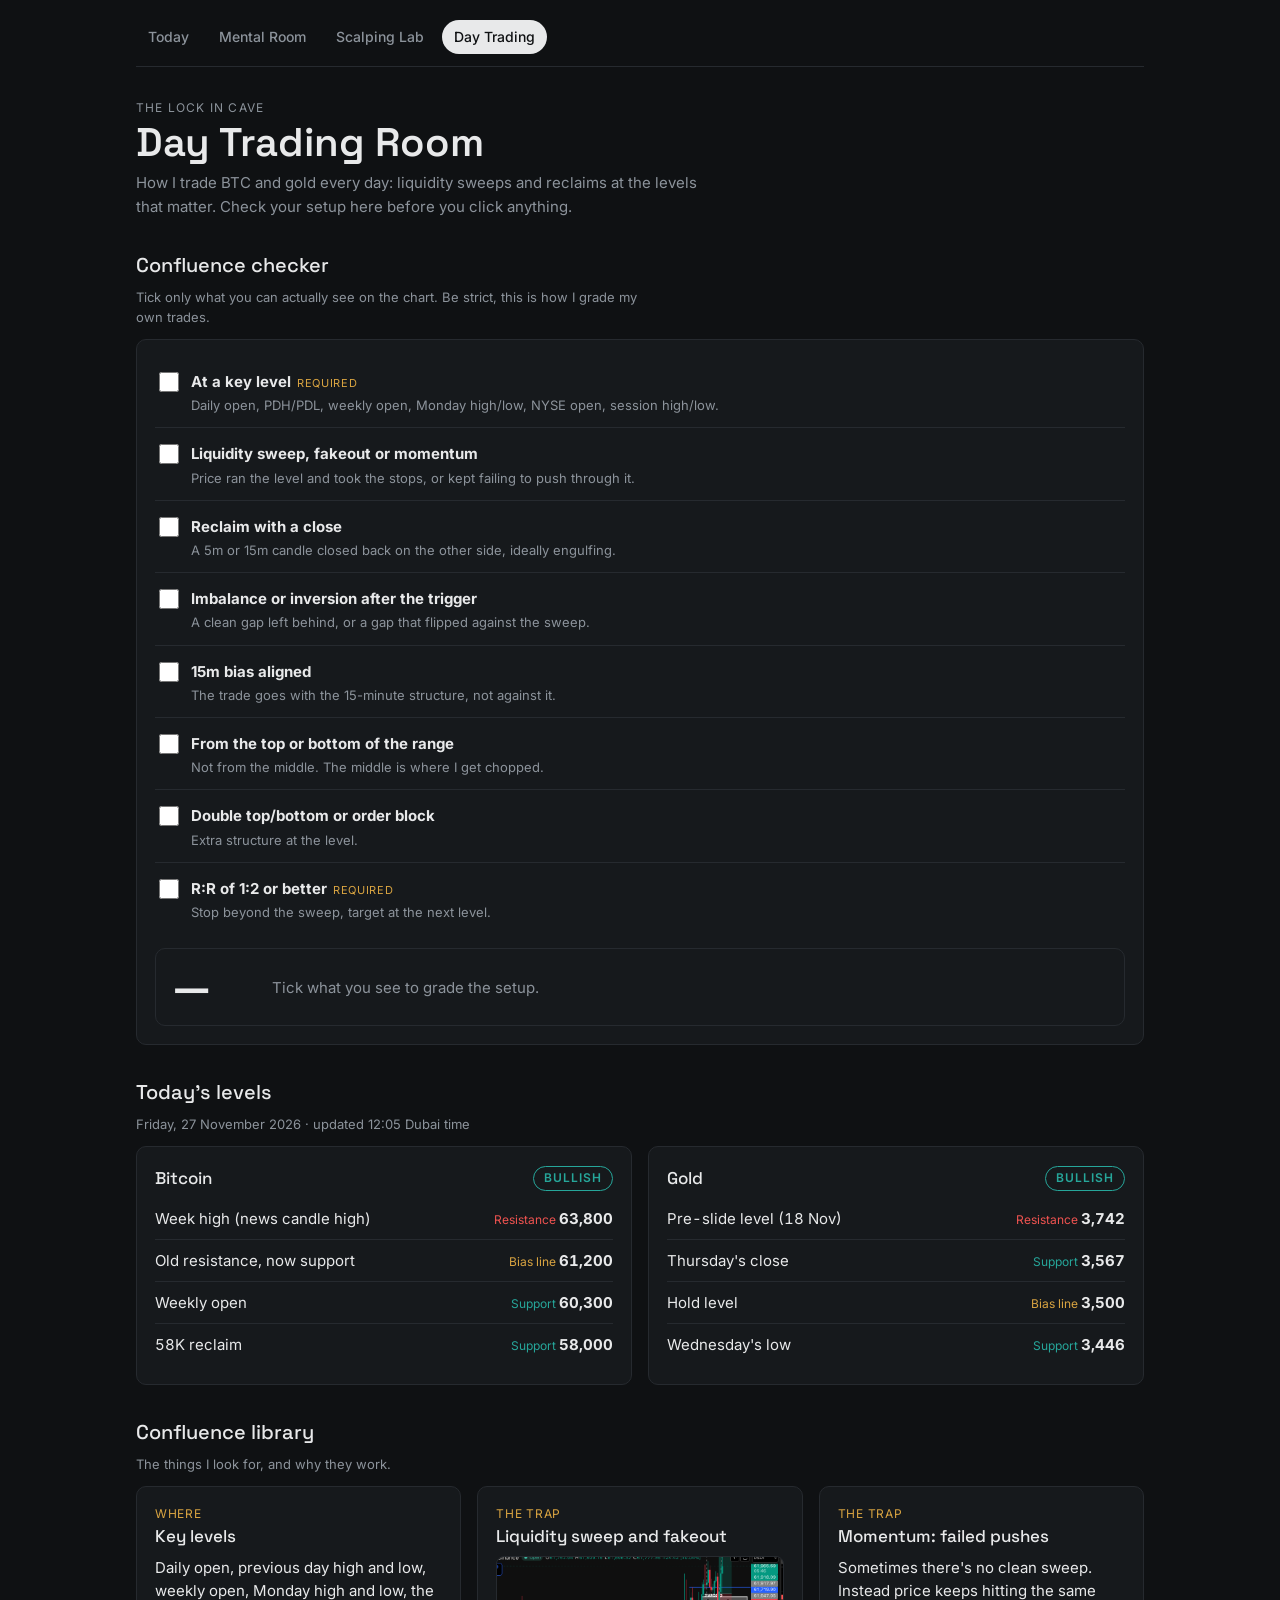
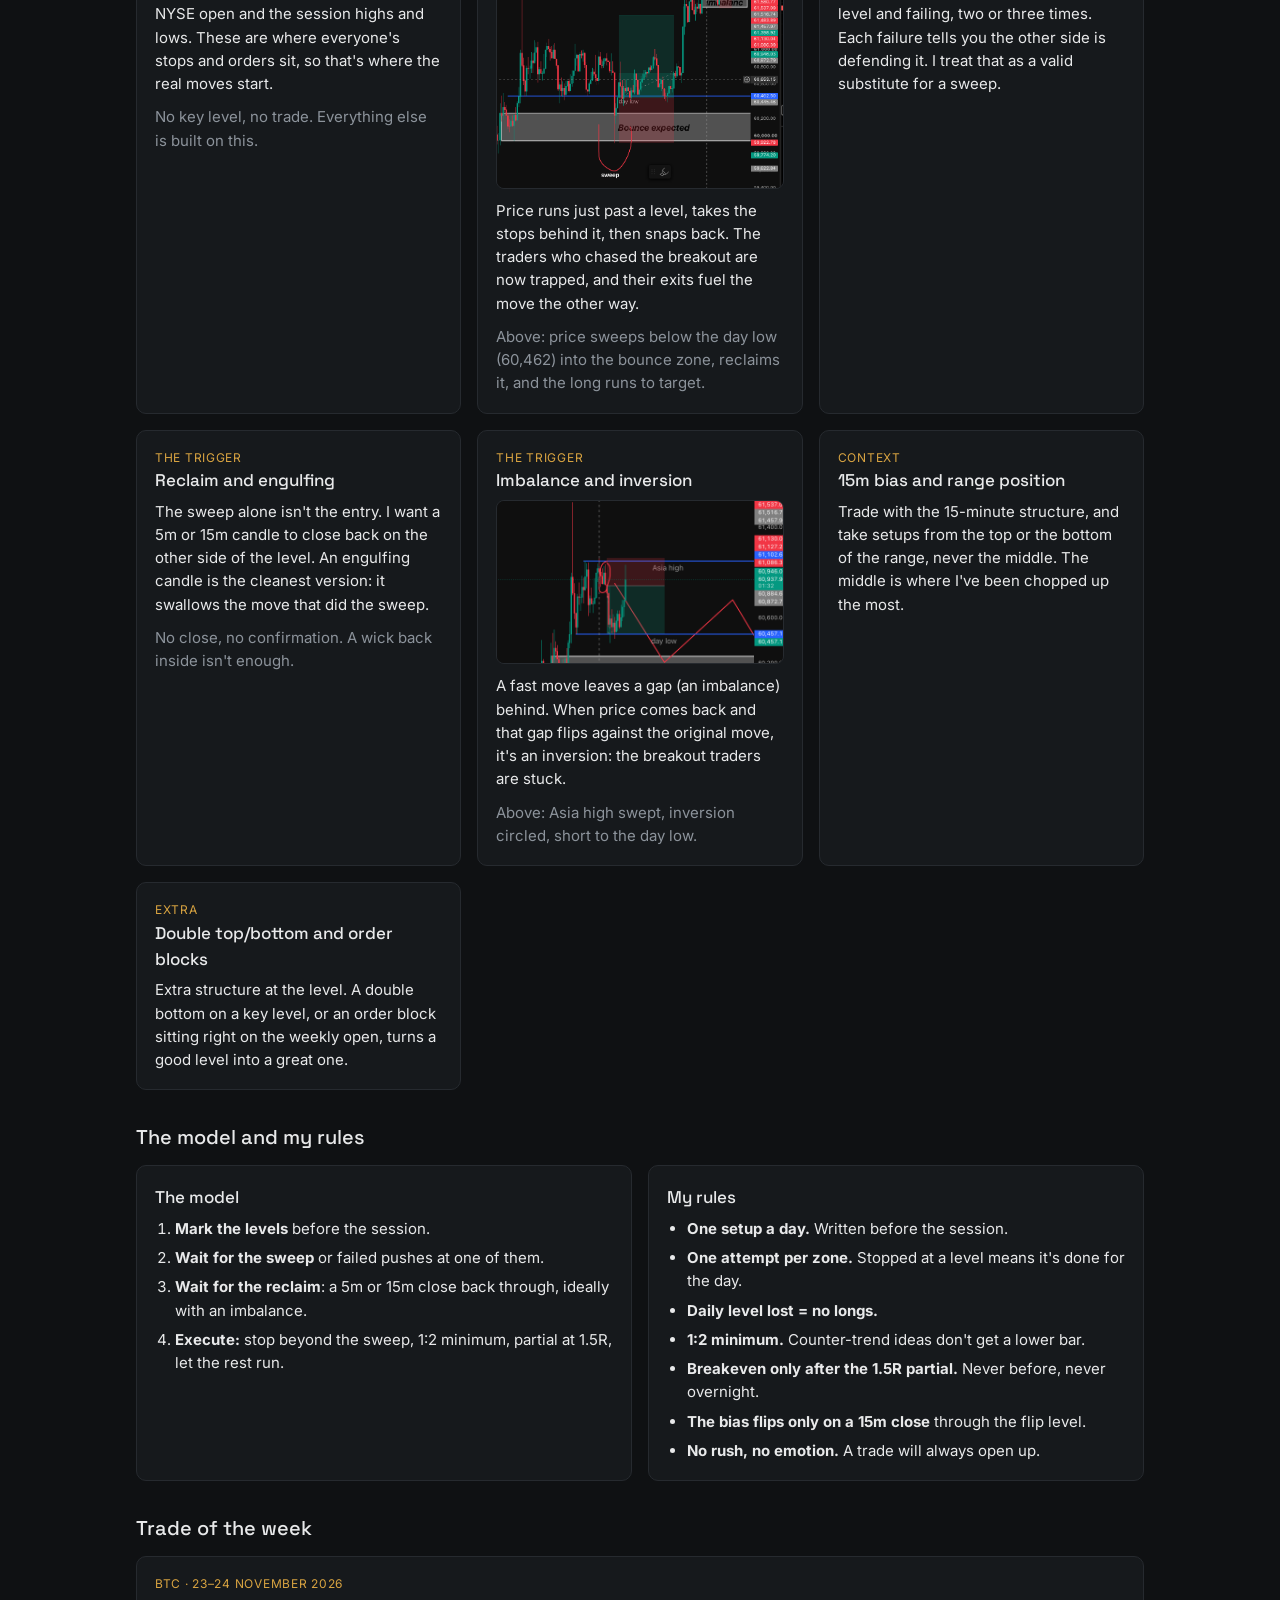
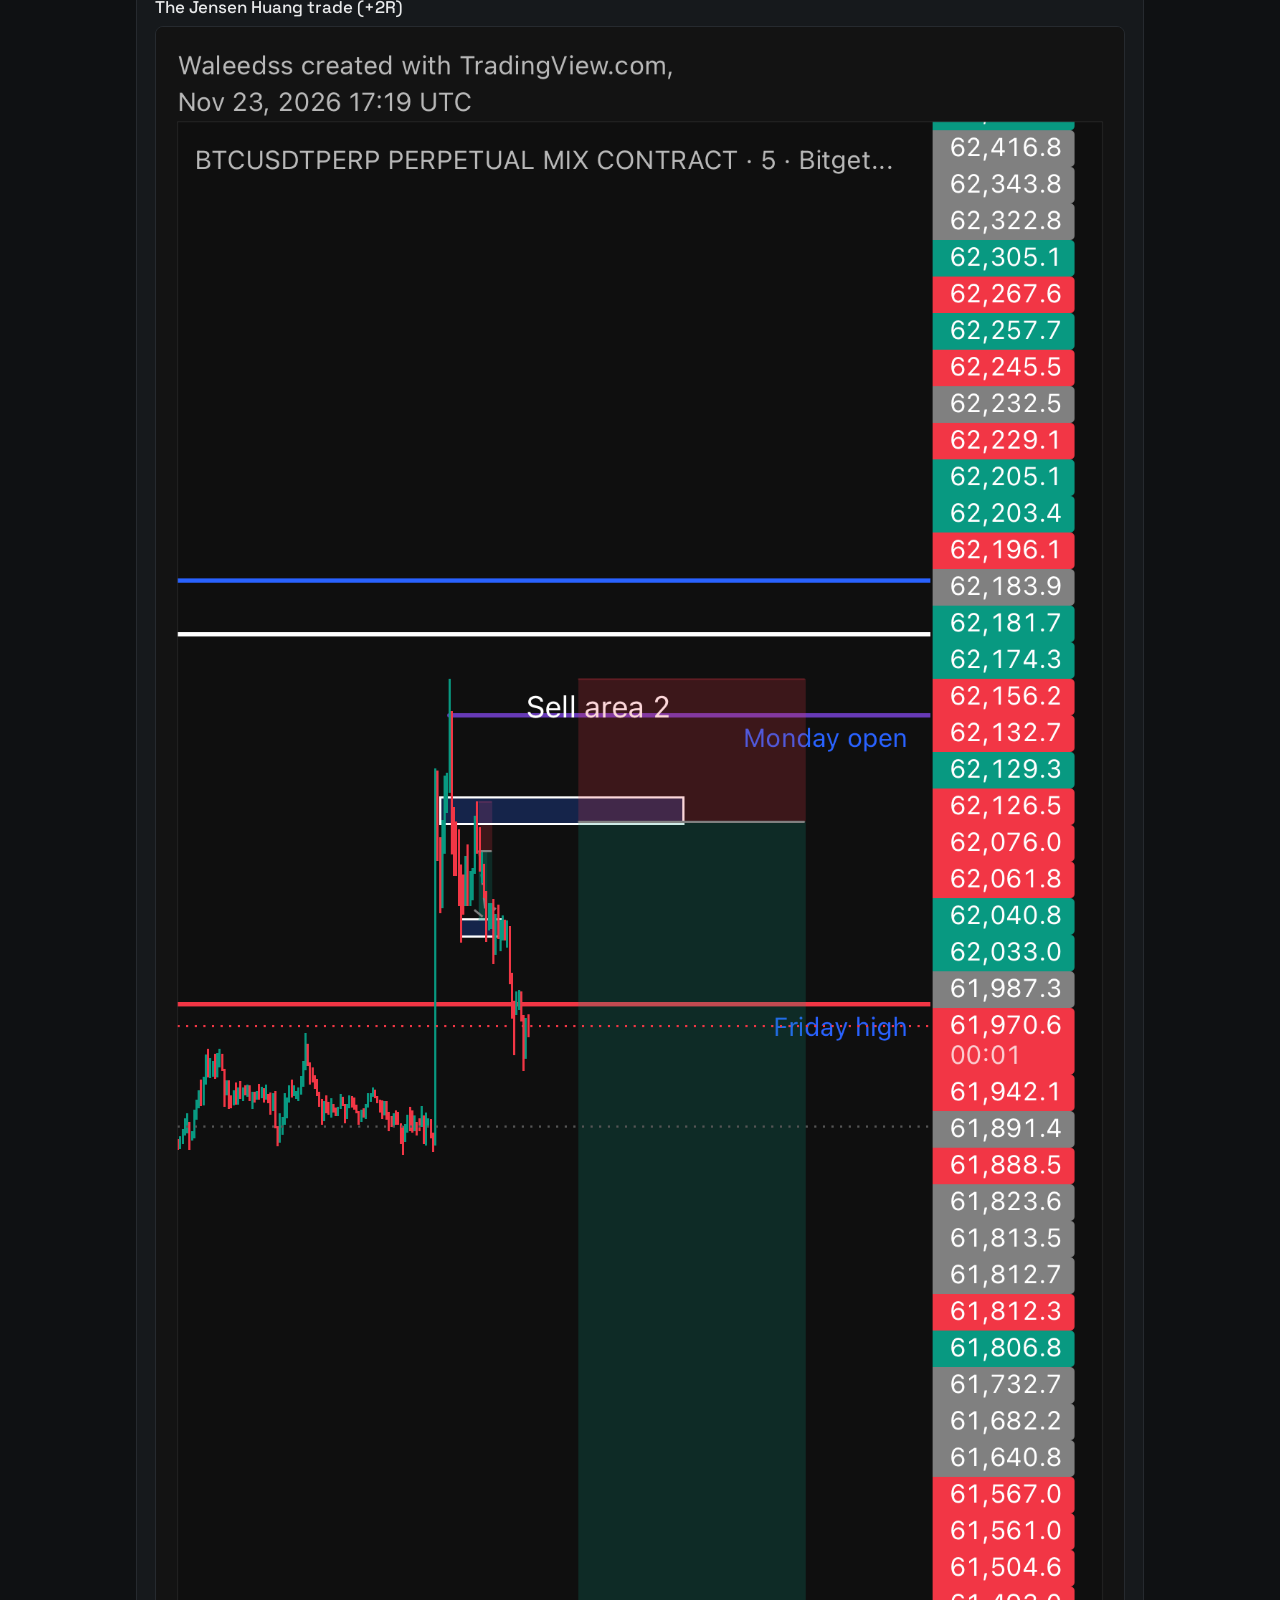
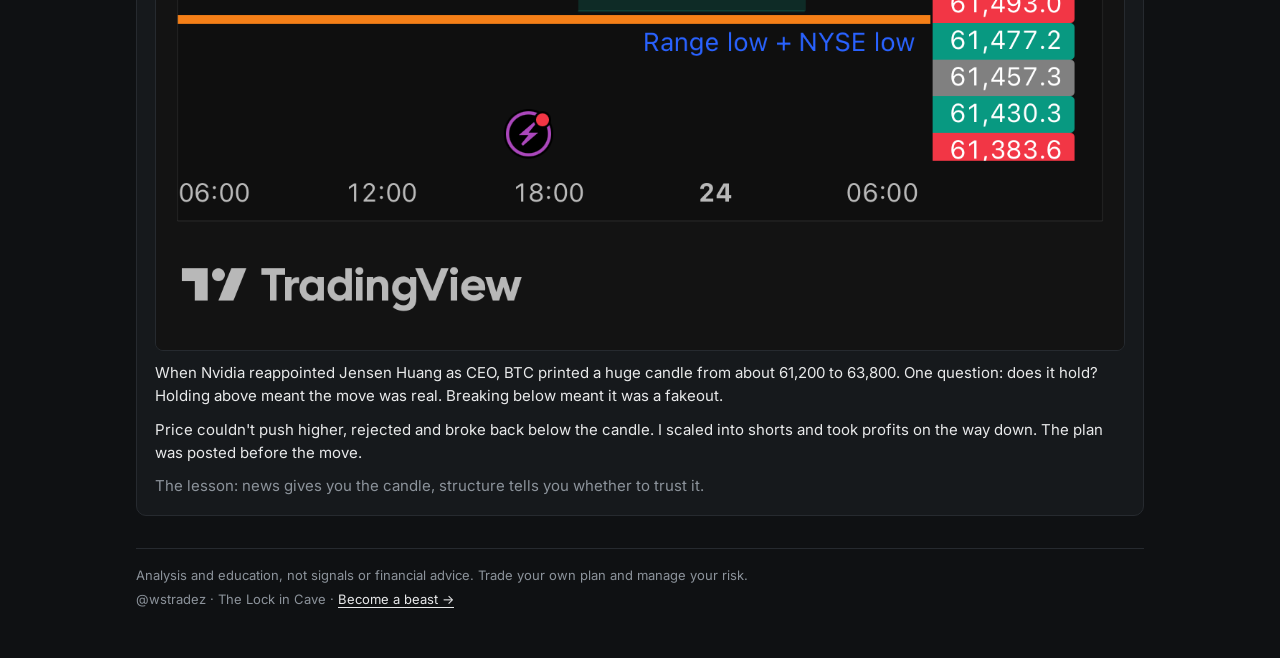
==== commit ceaf2ee5: "Library: clearer day-low sweep chart Co-Authored-By: Claude Opus 5.5 <noreply@anthropic.com> Claude-" ====
--- a/day-trading.html
+++ b/day-trading.html
@@ -73,7 +73,7 @@
         <h3>Liquidity sweep and fakeout</h3>
         <img src="assets/library/day-low-sweep-15m.png" alt="BTC 15-minute chart: price sweeps below the day low at 60,462 into the bounce zone near 60,000, reclaims the day low, and the long runs to target above 61,400" loading="lazy">
         <p>Price runs just past a level, takes the stops behind it, then snaps back. The traders who chased the breakout are now trapped, and their exits fuel the move the other way.</p>
-        <p class="muted">Above: price sweeps below the day low (60,462) into the bounce zone, reclaims it, and the long runs to target. R:R of 1.82.</p>
+        <p class="muted">Above: price sweeps below the day low (60,462) into the bounce zone, reclaims it, and the long runs to target.</p>
       </article>
       <article class="card">
         <div class="tag">The trap</div>
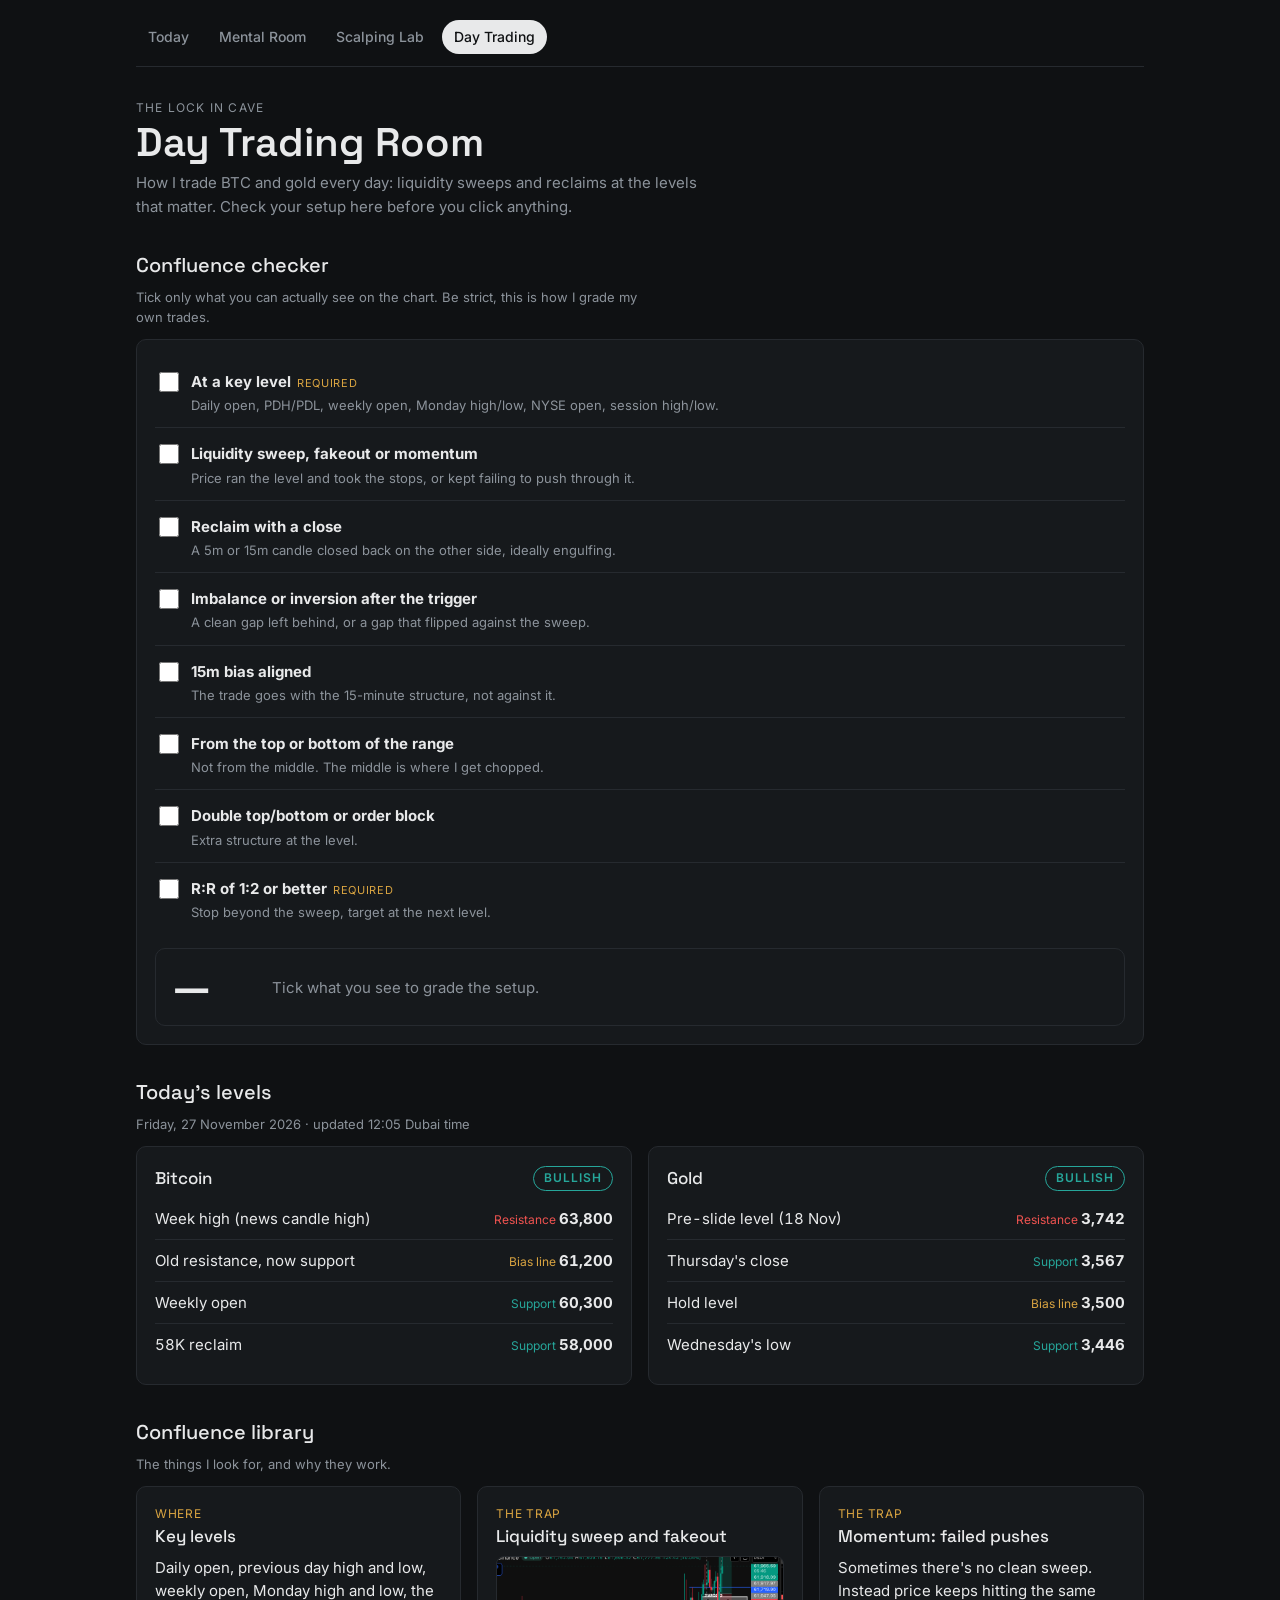
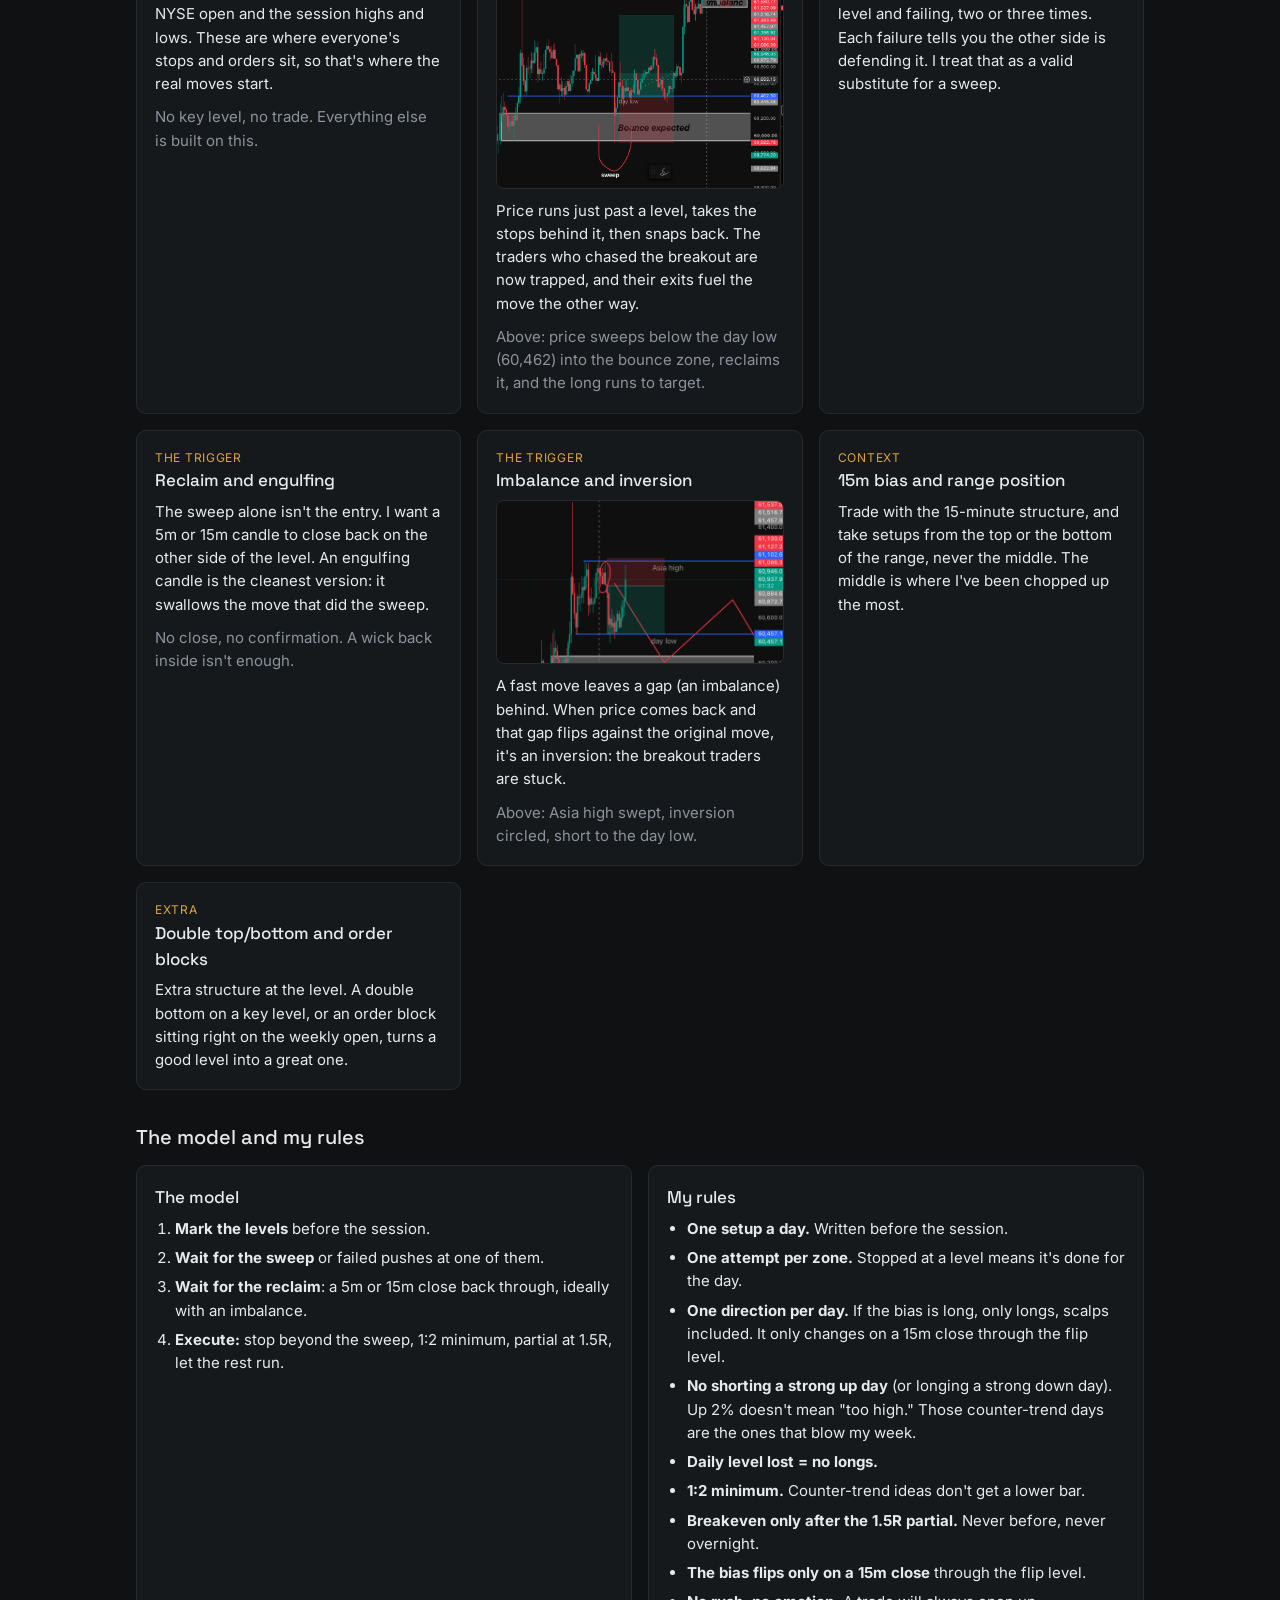
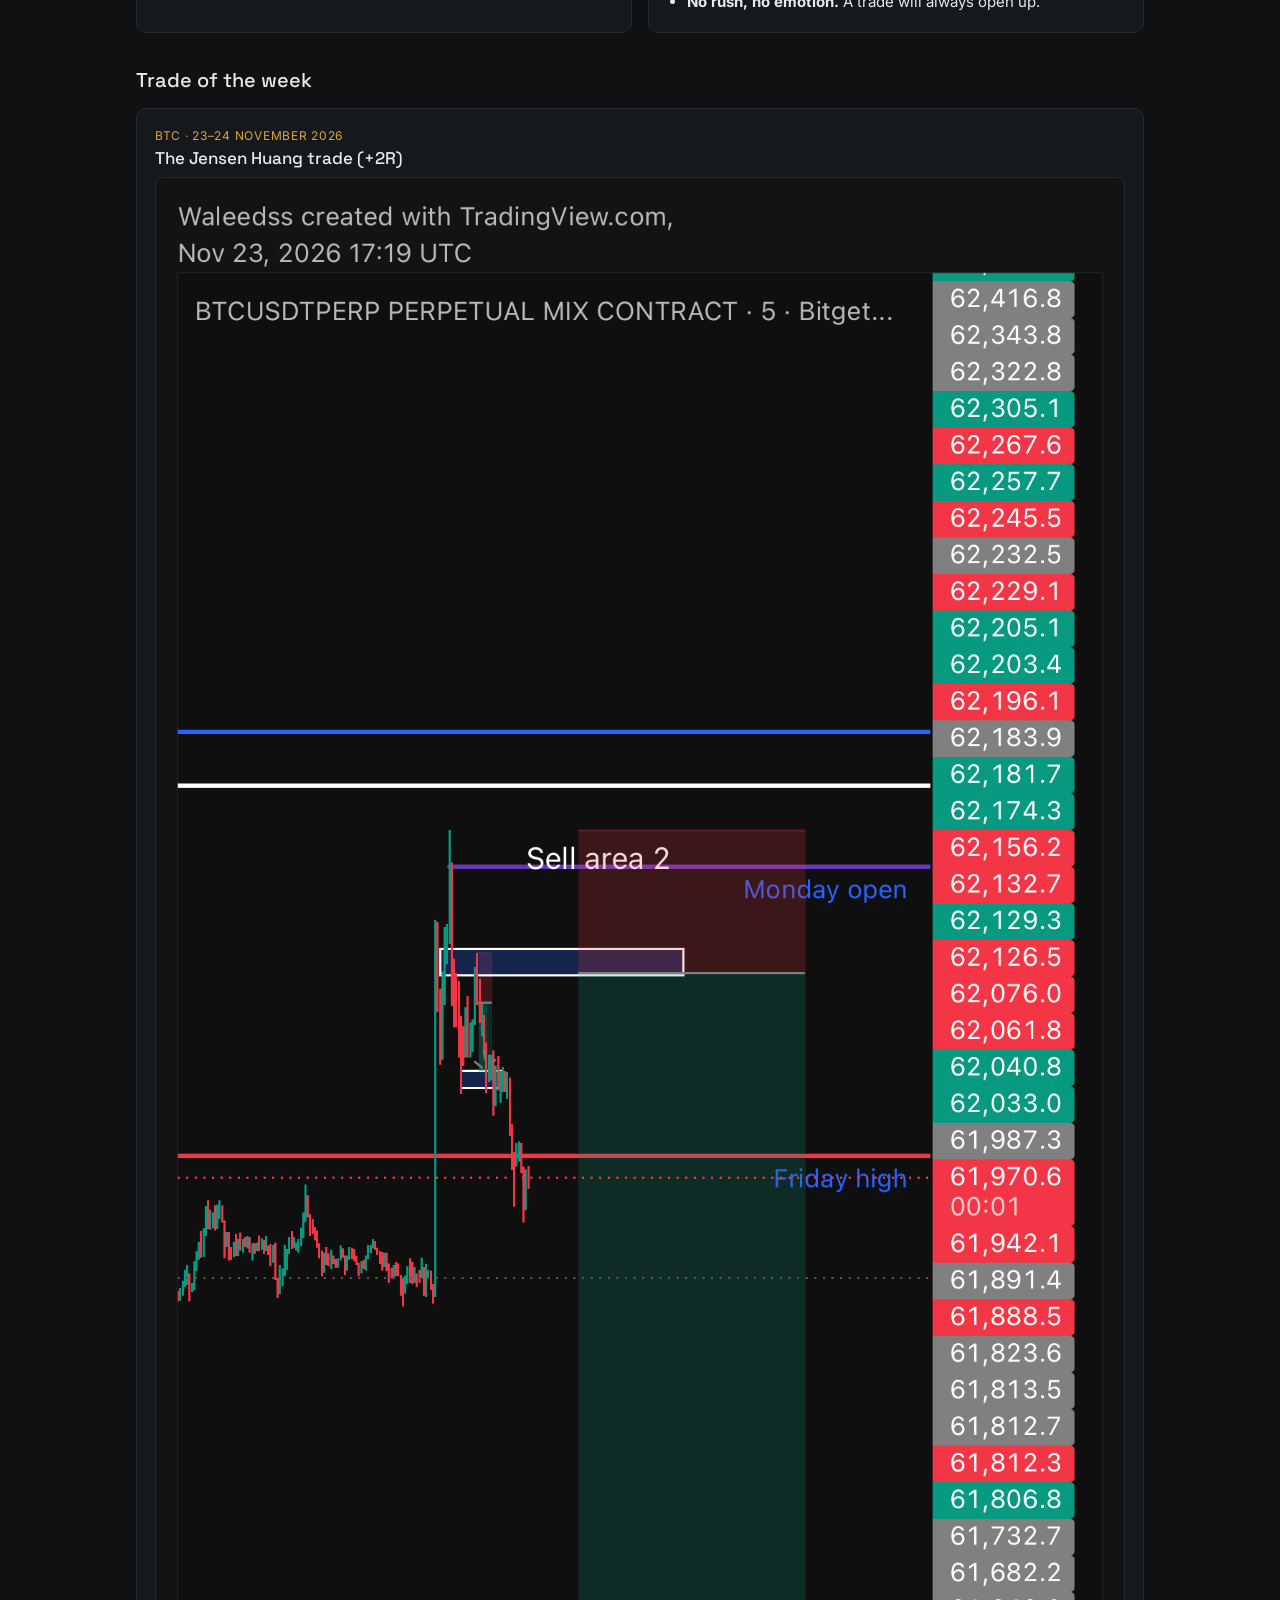
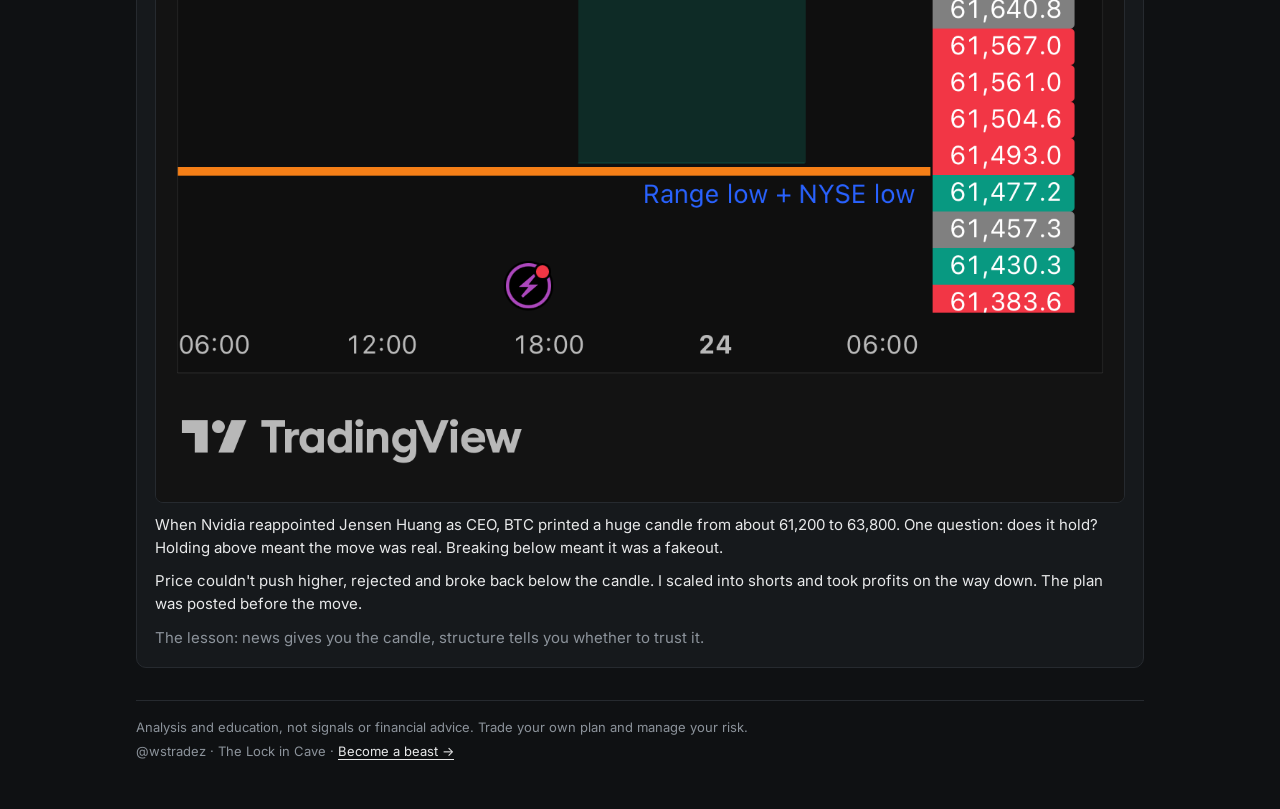
==== commit 5c2e25f9: "Rules and confession: one direction per day, no fading strong days Co-Authored-By: Claude Opus 5.5 <" ====
--- a/day-trading.html
+++ b/day-trading.html
@@ -123,6 +123,8 @@
         <ul class="list">
           <li><b>One setup a day.</b> Written before the session.</li>
           <li><b>One attempt per zone.</b> Stopped at a level means it's done for the day.</li>
+          <li><b>One direction per day.</b> If the bias is long, only longs, scalps included. It only changes on a 15m close through the flip level.</li>
+          <li><b>No shorting a strong up day</b> (or longing a strong down day). Up 2% doesn't mean "too high." Those counter-trend days are the ones that blow my week.</li>
           <li><b>Daily level lost = no longs.</b></li>
           <li><b>1:2 minimum.</b> Counter-trend ideas don't get a lower bar.</li>
           <li><b>Breakeven only after the 1.5R partial.</b> Never before, never overnight.</li>
